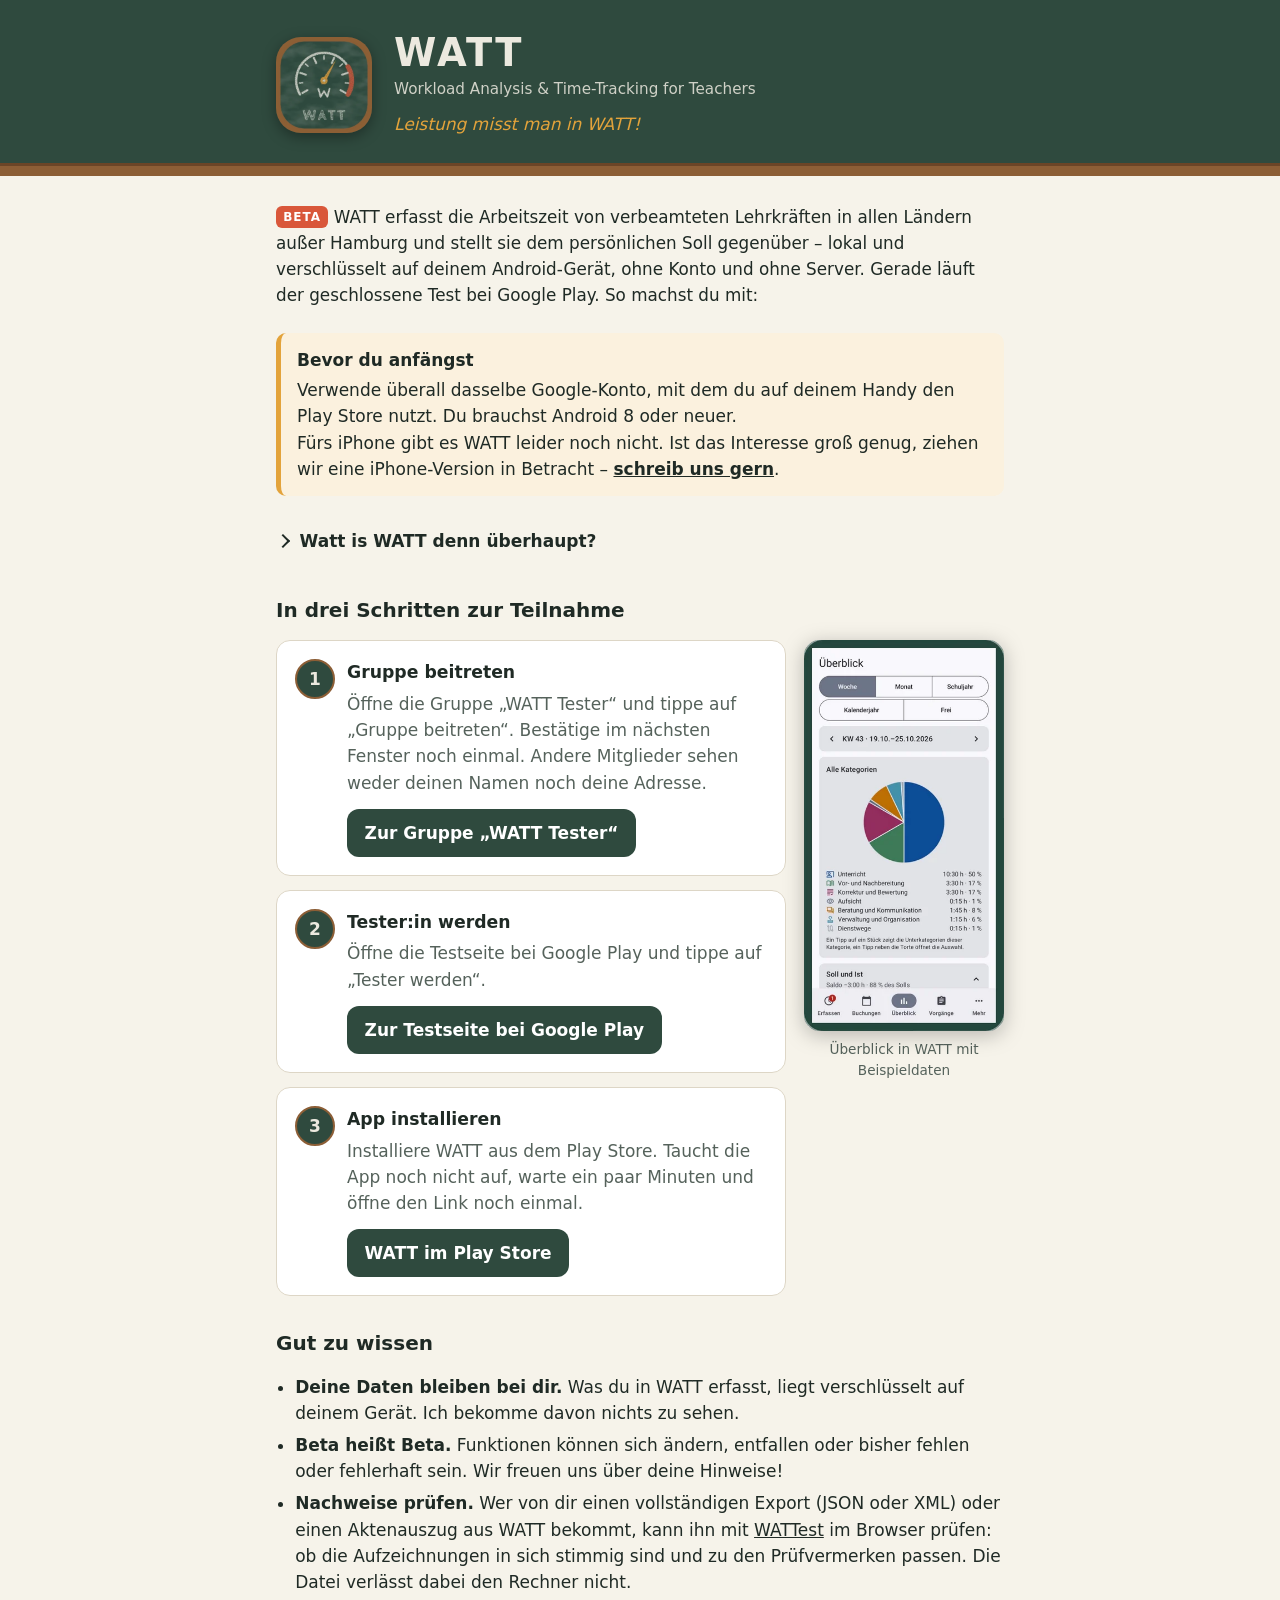
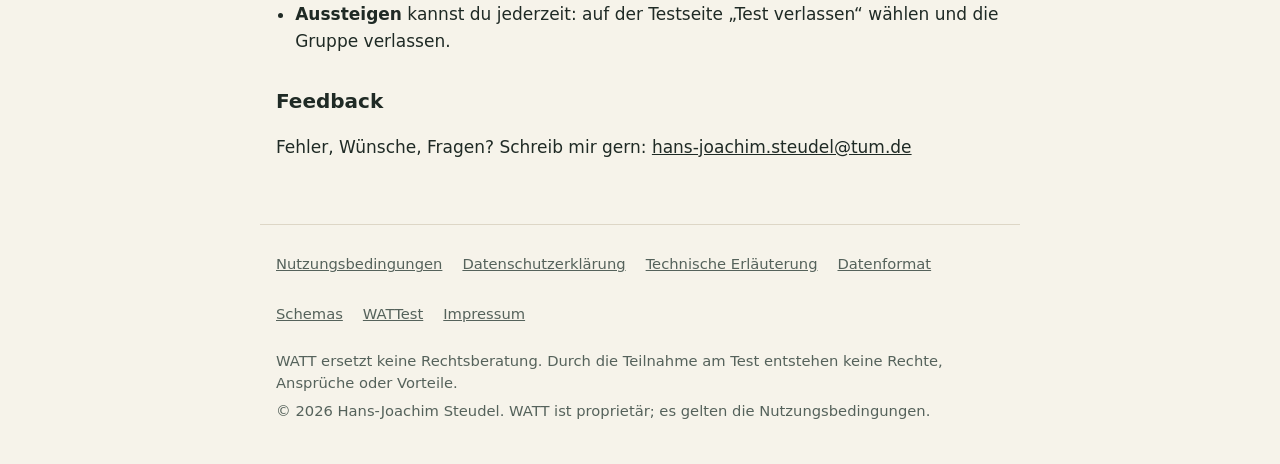
==== index.html @ 91e81ca7 "docs(info): Folien „Wie WATT Nachweise sichert“ ergänzt, Folien neu exportiert" ====
<!doctype html>
<html lang="de">
<head>
<meta charset="utf-8">
<meta name="viewport" content="width=device-width, initial-scale=1">
<title>WATT – Arbeitszeiterfassung für Lehrkräfte (kostenlose Beta)</title>
<meta name="description" content="Kostenlose Android-App zur Arbeitszeiterfassung für verbeamtete Lehrkräfte: lokal auf dem Gerät, ohne Konto und Server, mit 48-Stunden-Prüfung nach dem Maßstab der EU und, wo vorhanden, deines Landes. Jetzt Tester:in werden.">
<meta name="google-site-verification" content="5AS0NQAuqOqj9fVq1jMRTQENyp5FyQGmeCDpcSjxA7g" />
<meta name="color-scheme" content="light dark">
<style>
:root{
  --tafel:#2F4A3E; --tafel-dunkel:#243a31; --holz:#8C5E36; --holz-dunkel:#6B4527;
  --kreide:#ECE9DF; --rot:#D9573A; --gelb:#E3A33B;
  --grund:#F6F3EA; --karte:#FFFFFF; --text:#1F2A25; --leise:#55625B; --linie:#DDD6C6;
  --knopf:#2F4A3E; --knopf-text:#FFFFFF; --hinweis:#FBF1DE; --hinweis-rand:#E3A33B;
}
@media (prefers-color-scheme: dark){
  :root{
    --grund:#16201C; --karte:#1F2C26; --text:#ECE9DF; --leise:#B3BDB6; --linie:#34443C;
    --knopf:#ECE9DF; --knopf-text:#1F2A25; --hinweis:#2E2A1E; --hinweis-rand:#B98323;
  }
}
*{box-sizing:border-box}
html{-webkit-text-size-adjust:100%}
body{margin:0;background:var(--grund);color:var(--text);
  font:17px/1.55 system-ui,-apple-system,"Segoe UI",Roboto,"Helvetica Neue",Arial,sans-serif}
a{color:inherit}
.kopf{background:var(--tafel);color:var(--kreide);border-bottom:10px solid var(--holz);
  box-shadow:inset 0 -3px 0 var(--holz-dunkel)}
.kopf-innen{max-width:760px;margin:0 auto;padding:32px 16px 28px;display:flex;gap:22px;align-items:center}
.logo{width:96px;height:96px;flex:none;border-radius:26%;overflow:hidden;box-shadow:0 4px 14px rgba(0,0,0,.35)}
.logo img{display:block;width:100%;height:100%}
.kopf h1{margin:0;font-size:clamp(1.7rem,6vw,2.4rem);letter-spacing:.06em;line-height:1.1}
.kopf .lang{margin:.25rem 0 0;font-size:.95rem;opacity:.85}
.kopf .motto{margin:.6rem 0 0;font-style:italic;color:var(--gelb)}
main{max-width:760px;margin:0 auto;padding:28px 16px 8px}
.einleitung{font-size:1.05rem;margin:0 0 1.6rem}
.beta{display:inline-block;font-size:.75rem;font-weight:700;letter-spacing:.08em;
  color:#fff;background:var(--rot);border-radius:6px;padding:.1rem .45rem;vertical-align:.15em;margin-right:.35rem}
h2{font-size:1.25rem;margin:2rem 0 .9rem}
ol.schritte{list-style:none;margin:0;padding:0;display:grid;gap:14px}
.schritt{background:var(--karte);border:1px solid var(--linie);border-radius:14px;padding:18px 18px 18px 70px;position:relative}
.schritt::before{counter-increment:schritt;content:counter(schritt);position:absolute;left:18px;top:18px;
  width:36px;height:36px;border-radius:50%;background:var(--tafel);color:var(--kreide);
  display:grid;place-items:center;font-weight:700;border:2px solid var(--holz)}
ol.schritte{counter-reset:schritt}
.schritt h3{margin:0 0 .3rem;font-size:1.08rem}
.schritt p{margin:0 0 .8rem;color:var(--leise)}
.schrittbereich{display:grid;gap:18px}
.teaser{margin:0;justify-self:center;width:170px;text-align:center}
.teaser img{display:block;width:100%;height:auto;filter:drop-shadow(0 4px 10px rgba(0,0,0,.25))}
.teaser figcaption{margin-top:.5rem;font-size:.85rem;color:var(--leise)}
@media (min-width:720px){
  .schrittbereich{grid-template-columns:1fr 200px;align-items:start}
  .teaser{order:2;width:200px;position:sticky;top:16px}
}
.knopf{display:inline-flex;align-items:center;gap:.5rem;min-height:48px;padding:.65rem 1.1rem;border-radius:12px;
  background:var(--knopf);color:var(--knopf-text);text-decoration:none;font-weight:600;word-break:break-word}
.knopf:hover,.knopf:focus-visible{outline:3px solid var(--gelb);outline-offset:2px}
.knopf.zweit{background:transparent;color:var(--text);border:2px solid var(--linie)}
.knoepfe{display:flex;flex-wrap:wrap;gap:10px}
.hinweis{background:var(--hinweis);border-left:5px solid var(--hinweis-rand);border-radius:10px;padding:14px 16px;margin:0 0 1.4rem}
.hinweis strong{display:block;margin-bottom:.2rem}
ul.liste{margin:0;padding-left:1.2rem}
ul.liste li{margin:.35rem 0}
details.falt{margin:0 0 .4rem}
details.falt summary{cursor:pointer;padding-left:.15rem;min-height:44px;display:flex;align-items:center;gap:.5rem;font-weight:600;list-style:none}
details.falt summary::-webkit-details-marker{display:none}
details.falt summary::before{content:"";flex:none;width:.5rem;height:.5rem;border-right:2px solid currentColor;border-bottom:2px solid currentColor;transform:rotate(-45deg);margin-right:.2rem}
details.falt[open] summary::before{transform:rotate(45deg)}
details.falt p{margin:.2rem 0 .6rem 1.3rem;color:var(--leise)}
details.falt a{color:var(--text);font-weight:600}
ul.material{margin:.2rem 0 .6rem 1.3rem;padding-left:1.1rem;color:var(--leise)}
ul.material li{margin:.3rem 0}
.hinweis a{color:inherit;font-weight:600}
footer{max-width:760px;margin:2.4rem auto 0;padding:18px 16px 36px;border-top:1px solid var(--linie);color:var(--leise);font-size:.92rem}
footer nav{display:flex;flex-wrap:wrap;gap:6px 20px;margin-bottom:.8rem}
footer nav a{min-height:44px;display:inline-flex;align-items:center}
footer p{margin:.3rem 0}
@media (max-width:480px){
  .kopf-innen{flex-direction:column;align-items:flex-start;gap:16px;padding-top:24px}
  .logo{width:76px;height:76px}
  .schritt{padding-left:18px;padding-top:66px}
}
</style>
</head>
<body>
<header class="kopf">
  <div class="kopf-innen">
    <div class="logo"><img src="[data-uri]" width="96" height="96" alt="Logo von WATT: Tacho auf einer Kreidetafel"></div>
    <div>
      <h1>WATT</h1>
      <p class="lang">Workload Analysis &amp; Time-Tracking for Teachers</p>
      <p class="motto">Leistung misst man in WATT!</p>
    </div>
  </div>
</header>

<main>
  <p class="einleitung"><span class="beta">BETA</span>WATT erfasst die Arbeitszeit von verbeamteten Lehrkräften in allen Ländern außer Hamburg und stellt sie dem persönlichen Soll gegenüber – lokal und verschlüsselt auf deinem Android-Gerät, ohne Konto und ohne Server. Gerade läuft der geschlossene Test bei Google Play. So machst du mit:</p>

  <div class="hinweis">
    <strong>Bevor du anfängst</strong>
    Verwende überall dasselbe Google-Konto, mit dem du auf deinem Handy den Play Store nutzt. Du brauchst Android 8 oder neuer.<br>Fürs iPhone gibt es WATT leider noch nicht. Ist das Interesse groß genug, ziehen wir eine iPhone-Version in Betracht – <a href="mailto:hans-joachim.steudel@tum.de?subject=WATT%20f%C3%BCrs%20iPhone">schreib uns gern</a>.
  </div>

  <details class="falt">
    <summary>Watt is WATT denn überhaupt?</summary>
    <ul class="material">
      <li><a href="info/watt-ueberblick.pdf" target="_blank" rel="noopener">Warum WATT?</a> (PDF, 13 Folien) – Hintergrund, Grundsätze und was WATT von anderen Apps unterscheidet (<a href="info/quellen.txt" target="_blank" rel="noopener">Quellen zum Vergleich</a>).</li>
      <li><a href="info/watt-funktionen.pdf" target="_blank" rel="noopener">Funktionsüberblick</a> (PDF, 13 Folien) – alle Bereiche der App mit Bildschirmfotos.</li>
      <li><a href="info/watt-onepager-a3.pdf" target="_blank" rel="noopener">WATT auf einen Blick</a> (PDF, A3, 2 Seiten) – zum Ausdrucken und Aushängen.</li>
      <li><a href="info/watt-nachweise-sichern.pdf" target="_blank" rel="noopener">Wie WATT Nachweise sichert</a> (PDF, 18 Folien) – Hash-Kette, Anker und Signatur einfach erklärt, mit den Grenzen.</li>
    </ul>
  </details>

  <h2>In drei Schritten zur Teilnahme</h2>
  <div class="schrittbereich">
  <figure class="teaser">
    <img src="[data-uri]" width="360" height="703" alt="Bildschirmfoto: Überblick in WATT mit dem Tortendiagramm der Tätigkeiten einer Woche">
    <figcaption>Überblick in WATT mit Beispieldaten</figcaption>
  </figure>
  <ol class="schritte">
    <li class="schritt">
      <h3>Gruppe beitreten</h3>
      <p>Öffne die Gruppe „WATT Tester“ und tippe auf „Gruppe beitreten“. Bestätige im nächsten Fenster noch einmal. Andere Mitglieder sehen weder deinen Namen noch deine Adresse.</p>
      <a class="knopf" href="https://groups.google.com/g/watt-tester" target="_blank" rel="noopener">Zur Gruppe „WATT Tester“</a>
    </li>
    <li class="schritt">
      <h3>Tester:in werden</h3>
      <p>Öffne die Testseite bei Google Play und tippe auf „Tester werden“.</p>
      <a class="knopf" href="https://play.google.com/apps/testing/de.achim.watt" target="_blank" rel="noopener">Zur Testseite bei Google Play</a>
    </li>
    <li class="schritt">
      <h3>App installieren</h3>
      <p>Installiere WATT aus dem Play Store. Taucht die App noch nicht auf, warte ein paar Minuten und öffne den Link noch einmal.</p>
      <a class="knopf" href="https://play.google.com/store/apps/details?id=de.achim.watt" target="_blank" rel="noopener">WATT im Play Store</a>
    </li>
  </ol>
  </div>

  <h2>Gut zu wissen</h2>
  <ul class="liste">
    <li><strong>Deine Daten bleiben bei dir.</strong> Was du in WATT erfasst, liegt verschlüsselt auf deinem Gerät. Ich bekomme davon nichts zu sehen.</li>
    <li><strong>Beta heißt Beta.</strong> Funktionen können sich ändern, entfallen oder bisher fehlen oder fehlerhaft sein. Wir freuen uns über deine Hinweise!</li>
    <li><strong>Nachweise prüfen.</strong> Wer von dir einen vollständigen Export (JSON oder XML) oder einen Aktenauszug aus WATT bekommt, kann ihn mit <a href="https://aves83.github.io/wattest/" target="_blank" rel="noopener">WATTest</a> im Browser prüfen: ob die Aufzeichnungen in sich stimmig sind und zu den Prüfvermerken passen. Die Datei verlässt dabei den Rechner nicht.</li>
    <li><strong>Aussteigen</strong> kannst du jederzeit: auf der Testseite „Test verlassen“ wählen und die Gruppe verlassen.</li>
  </ul>

  <h2>Feedback</h2>
  <p>Fehler, Wünsche, Fragen? Schreib mir gern: <a href="mailto:hans-joachim.steudel@tum.de">hans-joachim.steudel@tum.de</a></p>
</main>

<footer>
  <nav aria-label="Rechtliches und Technisches">
    <a href="doc/license.txt" target="_blank" rel="noopener">Nutzungsbedingungen</a>
    <a href="doc/privacy.txt" target="_blank" rel="noopener">Datenschutzerklärung</a>
    <a href="https://github.com/Aves83/watt_public/blob/main/doc/technische-erlaeuterung.md" target="_blank" rel="noopener">Technische Erläuterung</a>
    <a href="https://github.com/Aves83/watt_public/blob/main/doc/datenformat.md" target="_blank" rel="noopener">Datenformat</a>
    <a href="https://github.com/Aves83/watt_public/tree/main/schema" target="_blank" rel="noopener">Schemas</a>
    <a href="https://aves83.github.io/wattest/" target="_blank" rel="noopener">WATTest</a>
    <a href="doc/impressum.html" target="_blank" rel="noopener">Impressum</a>
  </nav>
  <p>WATT ersetzt keine Rechtsberatung. Durch die Teilnahme am Test entstehen keine Rechte, Ansprüche oder Vorteile.</p>
  <p>© 2026 Hans-Joachim Steudel. WATT ist proprietär; es gelten die Nutzungsbedingungen.</p>
</footer>
<img src="https://github.com/Aves83/watt_public/releases/download/zaehler/p.gif" width="1" height="1" alt="" referrerpolicy="no-referrer" style="position:absolute;left:0;bottom:0;opacity:0;pointer-events:none">
</body>
</html>
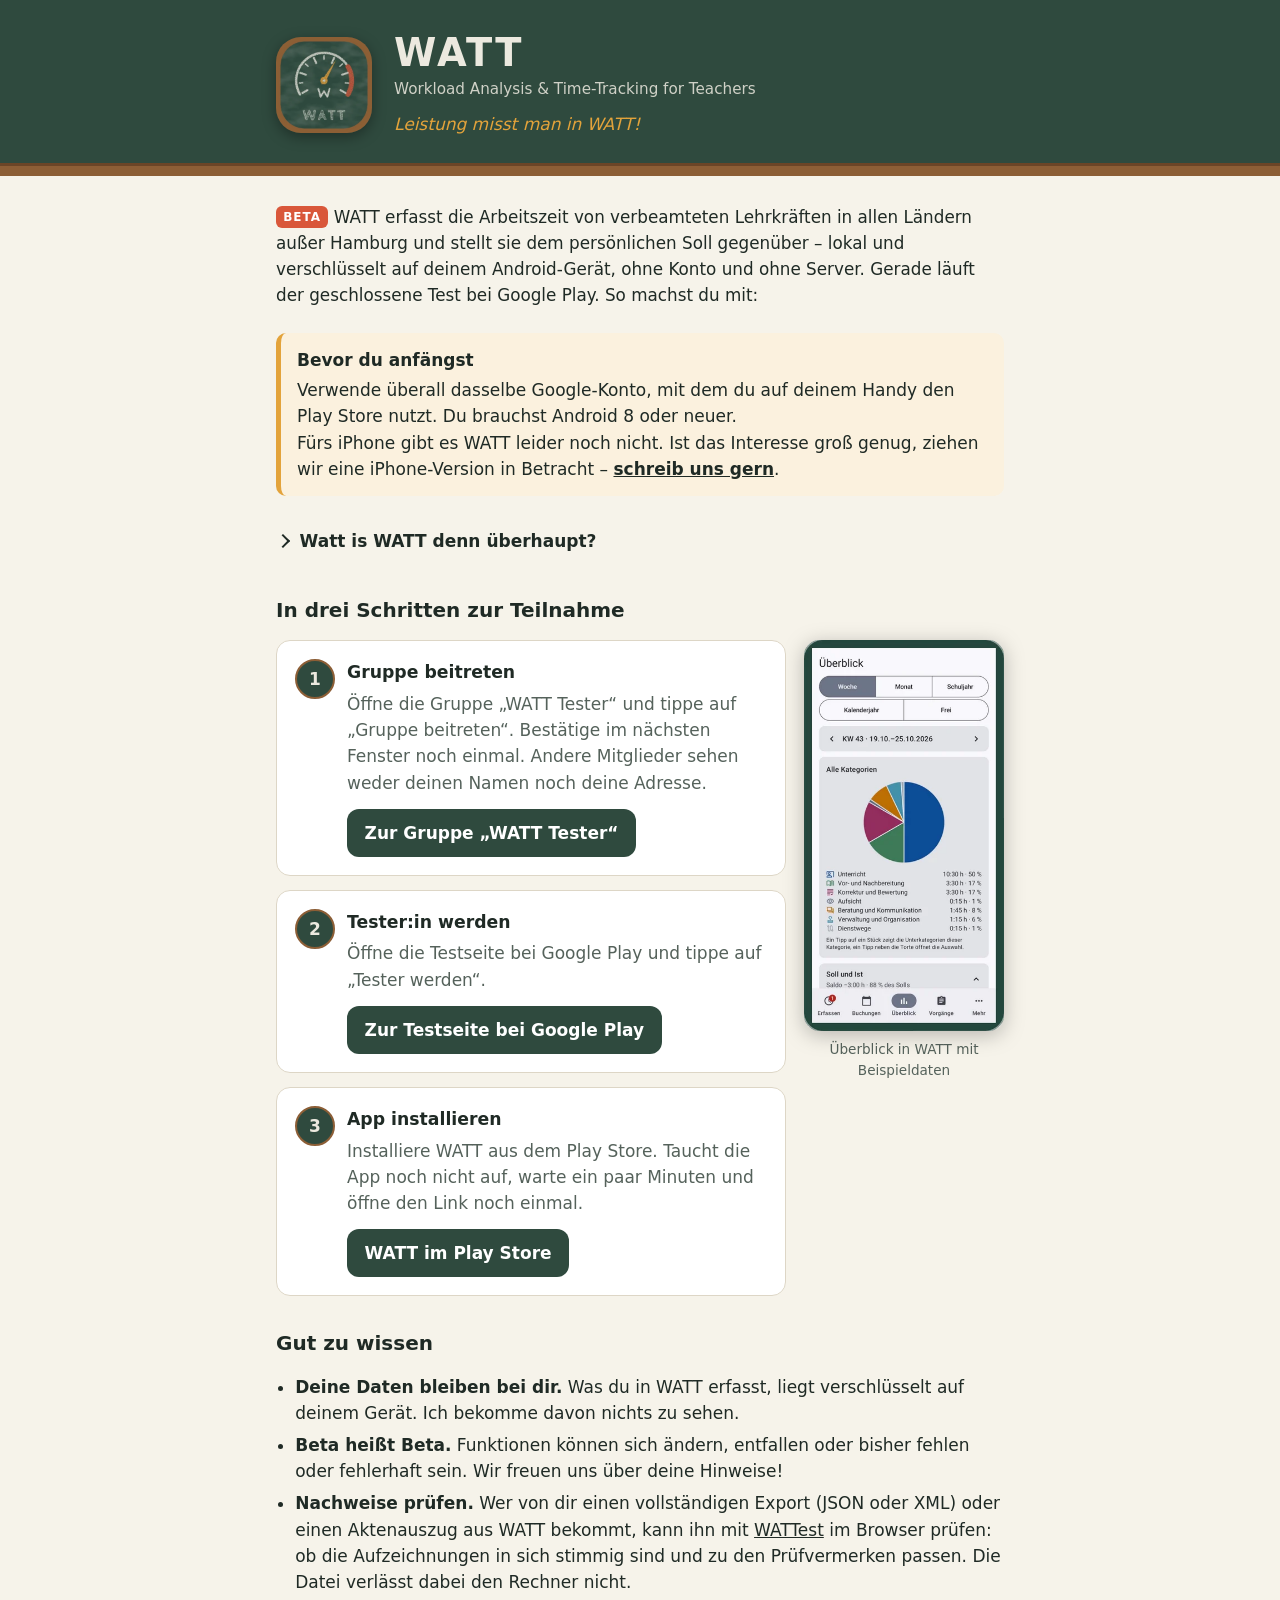
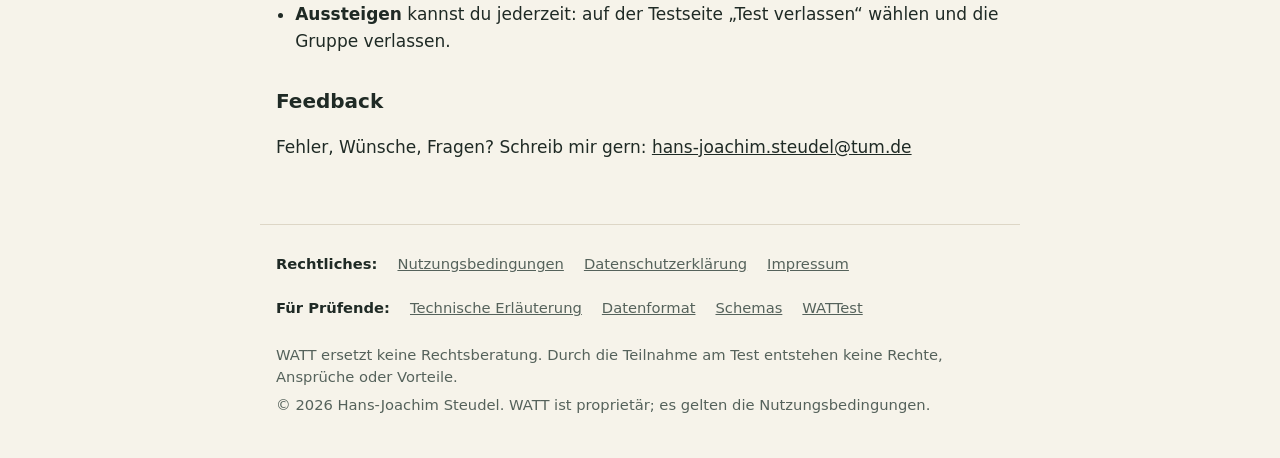
==== commit 6d72717b: "fix(index): Fußzeile in zwei Gruppen „Rechtliches“ und „Für Prüfende“" ====
--- a/index.html
+++ b/index.html
@@ -74,10 +74,13 @@
 ul.material li{margin:.3rem 0}
 .hinweis a{color:inherit;font-weight:600}
 footer{max-width:760px;margin:2.4rem auto 0;padding:18px 16px 36px;border-top:1px solid var(--linie);color:var(--leise);font-size:.92rem}
-footer nav{display:flex;flex-wrap:wrap;gap:6px 20px;margin-bottom:.8rem}
+footer nav{margin-bottom:.8rem}
+footer .gruppe{display:flex;flex-wrap:wrap;align-items:center;column-gap:20px}
+footer .gruppe .titel{font-weight:600;color:var(--text)}
 footer nav a{min-height:44px;display:inline-flex;align-items:center}
 footer p{margin:.3rem 0}
 @media (max-width:480px){
+  footer .gruppe .titel{flex-basis:100%;margin-top:.4rem}
   .kopf-innen{flex-direction:column;align-items:flex-start;gap:16px;padding-top:24px}
   .logo{width:76px;height:76px}
   .schritt{padding-left:18px;padding-top:66px}
@@ -152,14 +155,18 @@
 </main>
 
 <footer>
-  <nav aria-label="Rechtliches und Technisches">
-    <a href="doc/license.txt" target="_blank" rel="noopener">Nutzungsbedingungen</a>
-    <a href="doc/privacy.txt" target="_blank" rel="noopener">Datenschutzerklärung</a>
-    <a href="https://github.com/Aves83/watt_public/blob/main/doc/technische-erlaeuterung.md" target="_blank" rel="noopener">Technische Erläuterung</a>
-    <a href="https://github.com/Aves83/watt_public/blob/main/doc/datenformat.md" target="_blank" rel="noopener">Datenformat</a>
-    <a href="https://github.com/Aves83/watt_public/tree/main/schema" target="_blank" rel="noopener">Schemas</a>
-    <a href="https://aves83.github.io/wattest/" target="_blank" rel="noopener">WATTest</a>
-    <a href="doc/impressum.html" target="_blank" rel="noopener">Impressum</a>
+  <nav aria-label="Rechtliches und Unterlagen für Prüfende">
+    <div class="gruppe"><span class="titel">Rechtliches:</span>
+      <a href="doc/license.txt" target="_blank" rel="noopener">Nutzungsbedingungen</a>
+      <a href="doc/privacy.txt" target="_blank" rel="noopener">Datenschutzerklärung</a>
+      <a href="doc/impressum.html" target="_blank" rel="noopener">Impressum</a>
+    </div>
+    <div class="gruppe"><span class="titel">Für Prüfende:</span>
+      <a href="https://github.com/Aves83/watt_public/blob/main/doc/technische-erlaeuterung.md" target="_blank" rel="noopener">Technische Erläuterung</a>
+      <a href="https://github.com/Aves83/watt_public/blob/main/doc/datenformat.md" target="_blank" rel="noopener">Datenformat</a>
+      <a href="https://github.com/Aves83/watt_public/tree/main/schema" target="_blank" rel="noopener">Schemas</a>
+      <a href="https://aves83.github.io/wattest/" target="_blank" rel="noopener">WATTest</a>
+    </div>
   </nav>
   <p>WATT ersetzt keine Rechtsberatung. Durch die Teilnahme am Test entstehen keine Rechte, Ansprüche oder Vorteile.</p>
   <p>© 2026 Hans-Joachim Steudel. WATT ist proprietär; es gelten die Nutzungsbedingungen.</p>
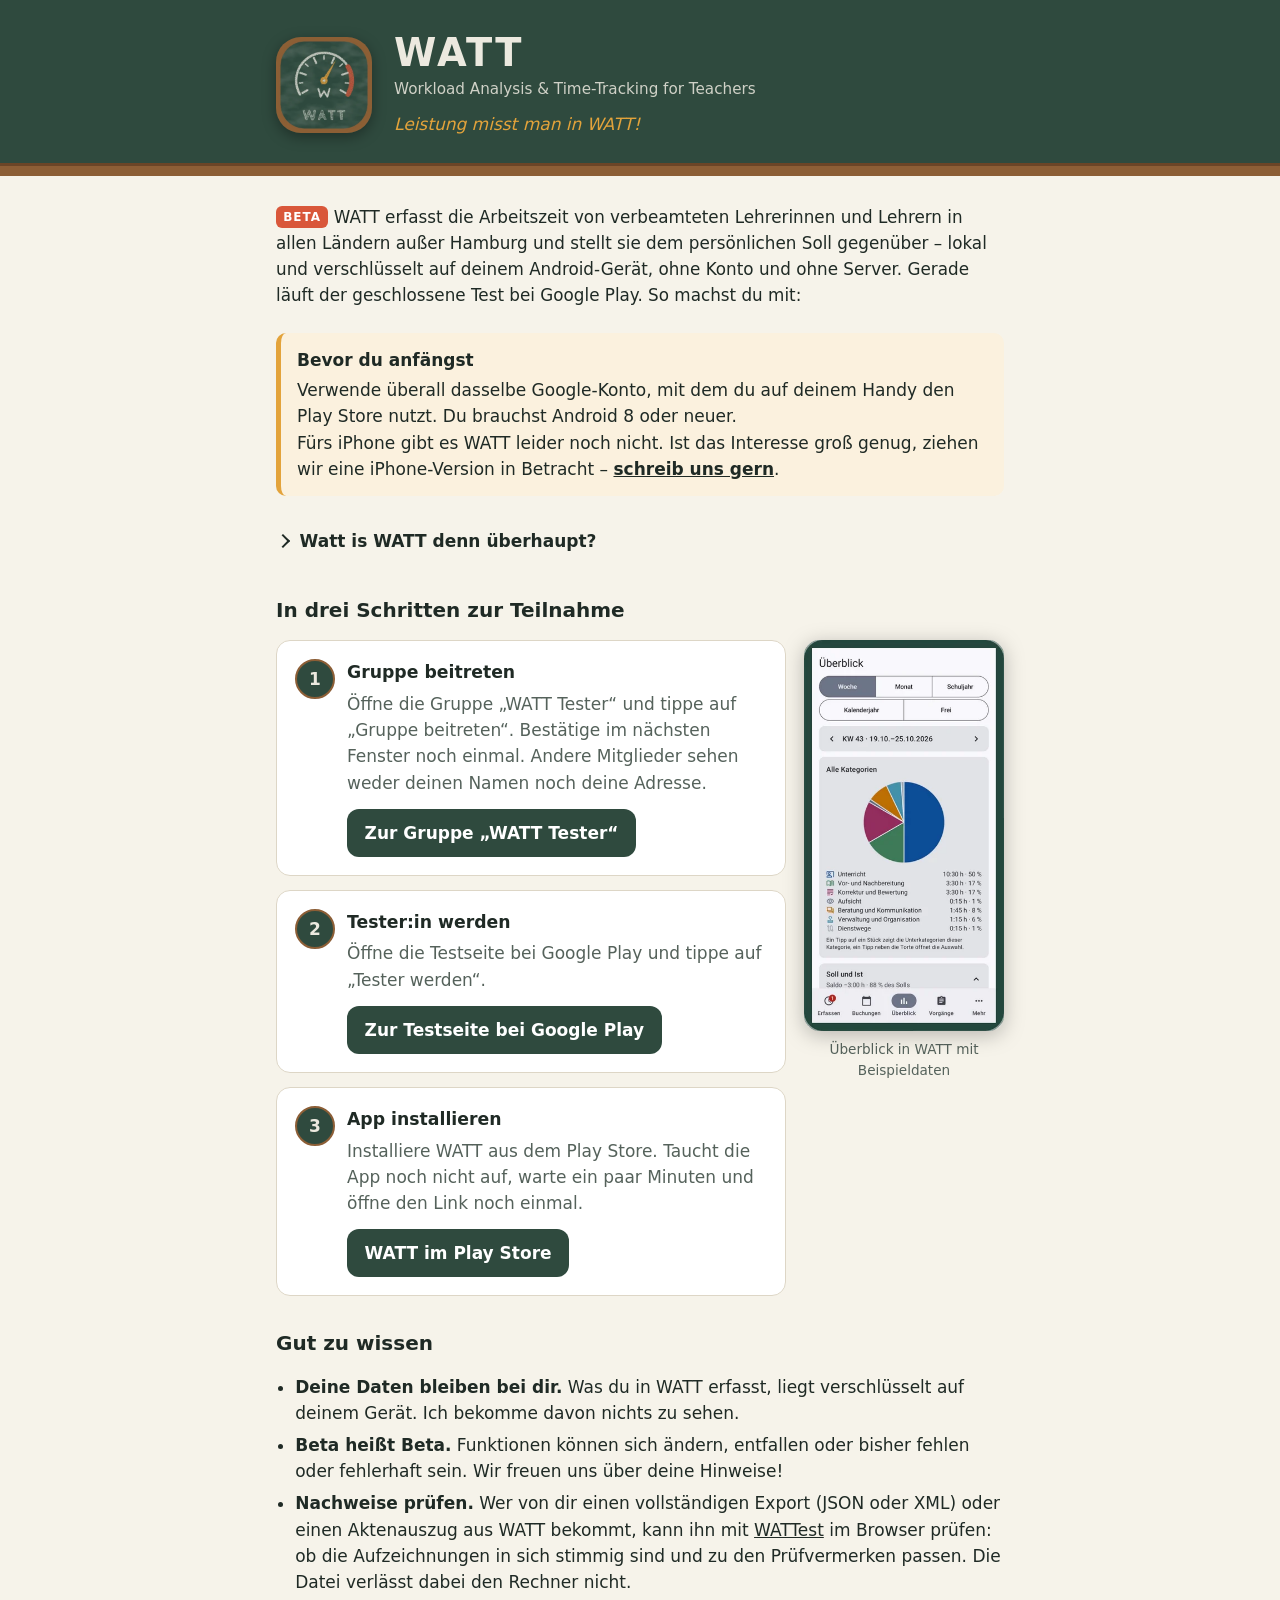
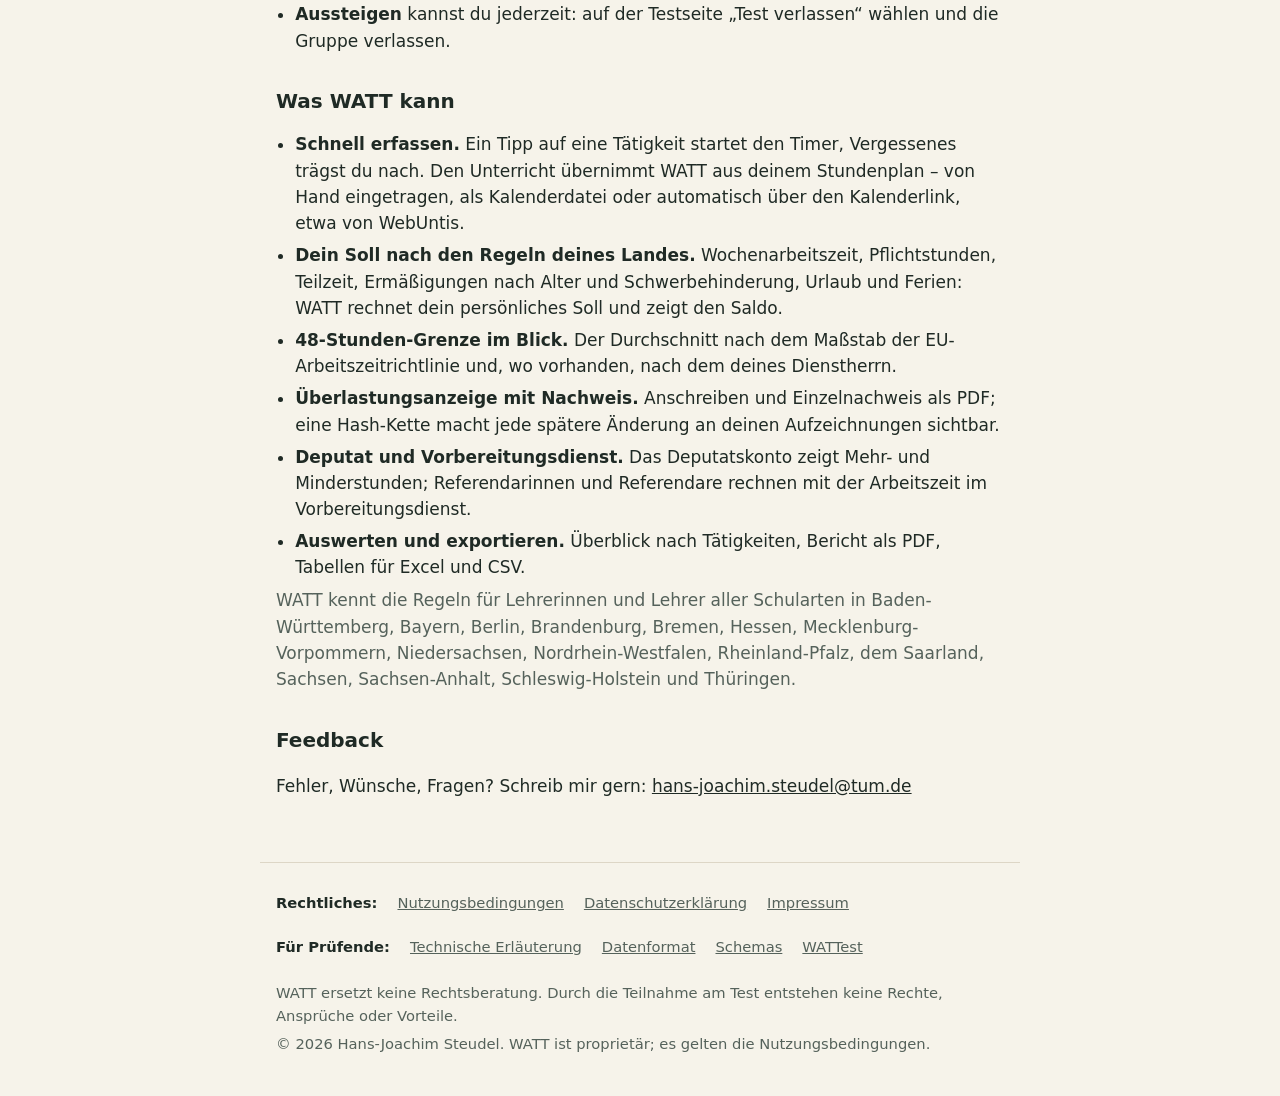
==== commit d60314fe: "docs(index): Abschnitt „Was WATT kann“ mit allen Ländern, Titel und Beschreibung für die Suche, site" ====
--- a/index.html
+++ b/index.html
@@ -3,8 +3,8 @@
 <head>
 <meta charset="utf-8">
 <meta name="viewport" content="width=device-width, initial-scale=1">
-<title>WATT – Arbeitszeiterfassung für Lehrkräfte (kostenlose Beta)</title>
-<meta name="description" content="Kostenlose Android-App zur Arbeitszeiterfassung für verbeamtete Lehrkräfte: lokal auf dem Gerät, ohne Konto und Server, mit 48-Stunden-Prüfung nach dem Maßstab der EU und, wo vorhanden, deines Landes. Jetzt Tester:in werden.">
+<title>WATT – Arbeitszeit-App für Lehrerinnen und Lehrer (kostenlose Beta)</title>
+<meta name="description" content="Kostenlose Android-App für verbeamtete Lehrerinnen und Lehrer: Arbeitszeit erfassen, Soll nach den Regeln deines Landes, 48-Stunden-Grenze, Überlastungsanzeige mit Nachweis. Lokal und verschlüsselt, ohne Konto.">
 <meta name="google-site-verification" content="5AS0NQAuqOqj9fVq1jMRTQENyp5FyQGmeCDpcSjxA7g" />
 <meta name="color-scheme" content="light dark">
 <style>
@@ -73,6 +73,7 @@
 ul.material{margin:.2rem 0 .6rem 1.3rem;padding-left:1.1rem;color:var(--leise)}
 ul.material li{margin:.3rem 0}
 .hinweis a{color:inherit;font-weight:600}
+p.laender{color:var(--leise);margin:.4rem 0 1.4rem}
 footer{max-width:760px;margin:2.4rem auto 0;padding:18px 16px 36px;border-top:1px solid var(--linie);color:var(--leise);font-size:.92rem}
 footer nav{margin-bottom:.8rem}
 footer .gruppe{display:flex;flex-wrap:wrap;align-items:center;column-gap:20px}
@@ -100,7 +101,7 @@
 </header>
 
 <main>
-  <p class="einleitung"><span class="beta">BETA</span>WATT erfasst die Arbeitszeit von verbeamteten Lehrkräften in allen Ländern außer Hamburg und stellt sie dem persönlichen Soll gegenüber – lokal und verschlüsselt auf deinem Android-Gerät, ohne Konto und ohne Server. Gerade läuft der geschlossene Test bei Google Play. So machst du mit:</p>
+  <p class="einleitung"><span class="beta">BETA</span>WATT erfasst die Arbeitszeit von verbeamteten Lehrerinnen und Lehrern in allen Ländern außer Hamburg und stellt sie dem persönlichen Soll gegenüber – lokal und verschlüsselt auf deinem Android-Gerät, ohne Konto und ohne Server. Gerade läuft der geschlossene Test bei Google Play. So machst du mit:</p>
 
   <div class="hinweis">
     <strong>Bevor du anfängst</strong>
@@ -150,6 +151,17 @@
     <li><strong>Aussteigen</strong> kannst du jederzeit: auf der Testseite „Test verlassen“ wählen und die Gruppe verlassen.</li>
   </ul>
 
+  <h2>Was WATT kann</h2>
+  <ul class="liste">
+    <li><strong>Schnell erfassen.</strong> Ein Tipp auf eine Tätigkeit startet den Timer, Vergessenes trägst du nach. Den Unterricht übernimmt WATT aus deinem Stundenplan – von Hand eingetragen, als Kalenderdatei oder automatisch über den Kalenderlink, etwa von WebUntis.</li>
+    <li><strong>Dein Soll nach den Regeln deines Landes.</strong> Wochenarbeitszeit, Pflichtstunden, Teilzeit, Ermäßigungen nach Alter und Schwerbehinderung, Urlaub und Ferien: WATT rechnet dein persönliches Soll und zeigt den Saldo.</li>
+    <li><strong>48-Stunden-Grenze im Blick.</strong> Der Durchschnitt nach dem Maßstab der EU-Arbeitszeitrichtlinie und, wo vorhanden, nach dem deines Dienstherrn.</li>
+    <li><strong>Überlastungsanzeige mit Nachweis.</strong> Anschreiben und Einzelnachweis als PDF; eine Hash-Kette macht jede spätere Änderung an deinen Aufzeichnungen sichtbar.</li>
+    <li><strong>Deputat und Vorbereitungsdienst.</strong> Das Deputatskonto zeigt Mehr- und Minderstunden; Referendarinnen und Referendare rechnen mit der Arbeitszeit im Vorbereitungsdienst.</li>
+    <li><strong>Auswerten und exportieren.</strong> Überblick nach Tätigkeiten, Bericht als PDF, Tabellen für Excel und CSV.</li>
+  </ul>
+  <p class="laender">WATT kennt die Regeln für Lehrerinnen und Lehrer aller Schularten in Baden-Württemberg, Bayern, Berlin, Brandenburg, Bremen, Hessen, Mecklenburg-Vorpommern, Niedersachsen, Nordrhein-Westfalen, Rheinland-Pfalz, dem Saarland, Sachsen, Sachsen-Anhalt, Schleswig-Holstein und Thüringen.</p>
+
   <h2>Feedback</h2>
   <p>Fehler, Wünsche, Fragen? Schreib mir gern: <a href="mailto:hans-joachim.steudel@tum.de">hans-joachim.steudel@tum.de</a></p>
 </main>
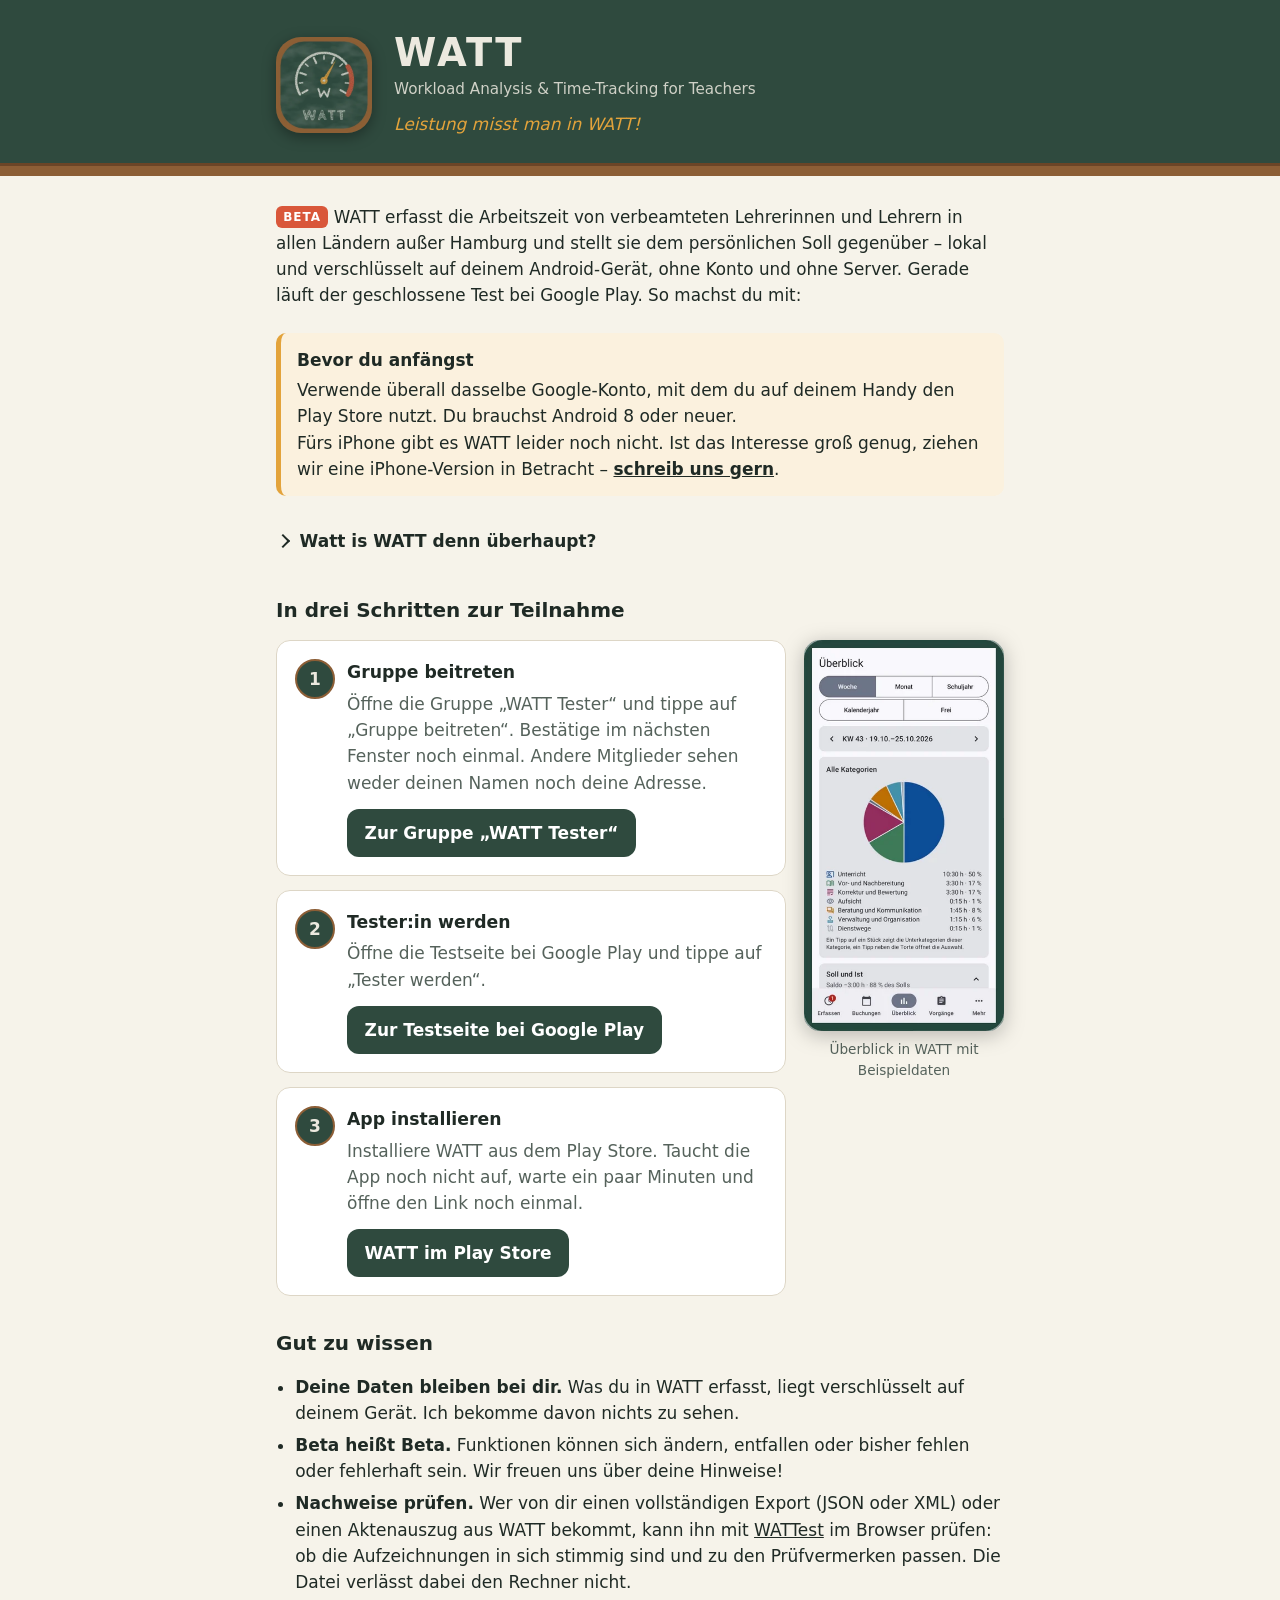
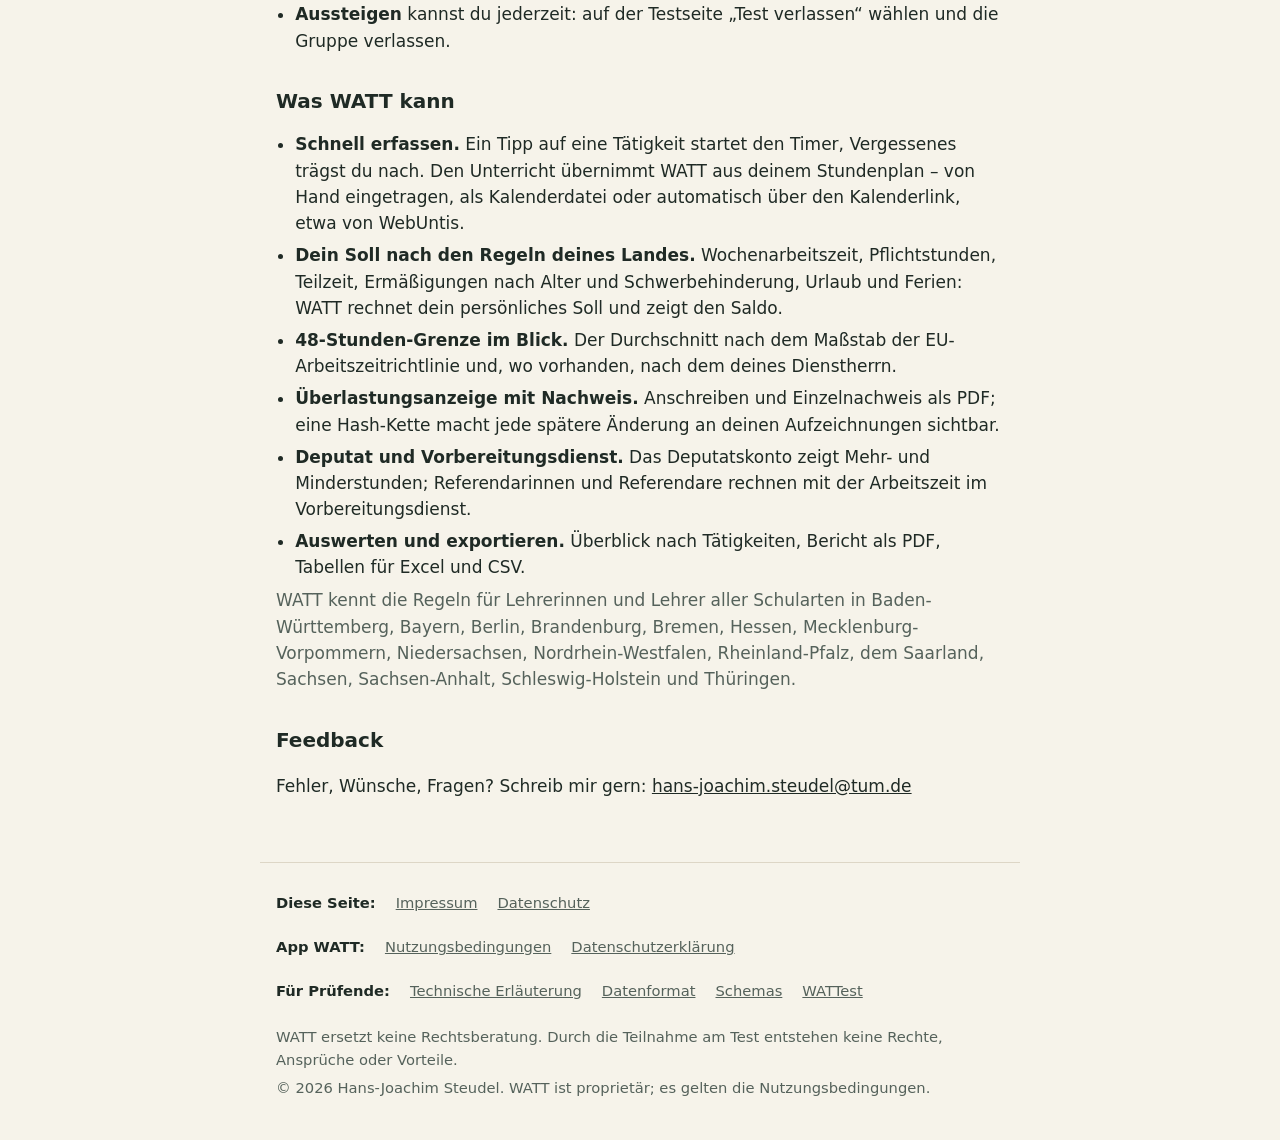
==== commit ddf20958: "fix(datenschutz): eigener Datenschutzhinweis der Seite; Fußzeile trennt Seite und App WATT" ====
--- a/index.html
+++ b/index.html
@@ -167,11 +167,14 @@
 </main>
 
 <footer>
-  <nav aria-label="Rechtliches und Unterlagen für Prüfende">
-    <div class="gruppe"><span class="titel">Rechtliches:</span>
-      <a href="doc/license.txt" target="_blank" rel="noopener">Nutzungsbedingungen</a>
-      <a href="doc/privacy.txt" target="_blank" rel="noopener">Datenschutzerklärung</a>
+  <nav aria-label="Rechtliches und Unterlagen">
+    <div class="gruppe"><span class="titel">Diese Seite:</span>
       <a href="doc/impressum.html" target="_blank" rel="noopener">Impressum</a>
+      <a href="doc/datenschutz.html" target="_blank" rel="noopener" aria-label="Datenschutz dieser Seite">Datenschutz</a>
+    </div>
+    <div class="gruppe"><span class="titel">App WATT:</span>
+      <a href="doc/license.txt" target="_blank" rel="noopener" aria-label="Nutzungsbedingungen der App WATT">Nutzungsbedingungen</a>
+      <a href="doc/privacy.txt" target="_blank" rel="noopener" aria-label="Datenschutzerklärung der App WATT">Datenschutzerklärung</a>
     </div>
     <div class="gruppe"><span class="titel">Für Prüfende:</span>
       <a href="https://github.com/Aves83/watt_public/blob/main/doc/technische-erlaeuterung.md" target="_blank" rel="noopener">Technische Erläuterung</a>
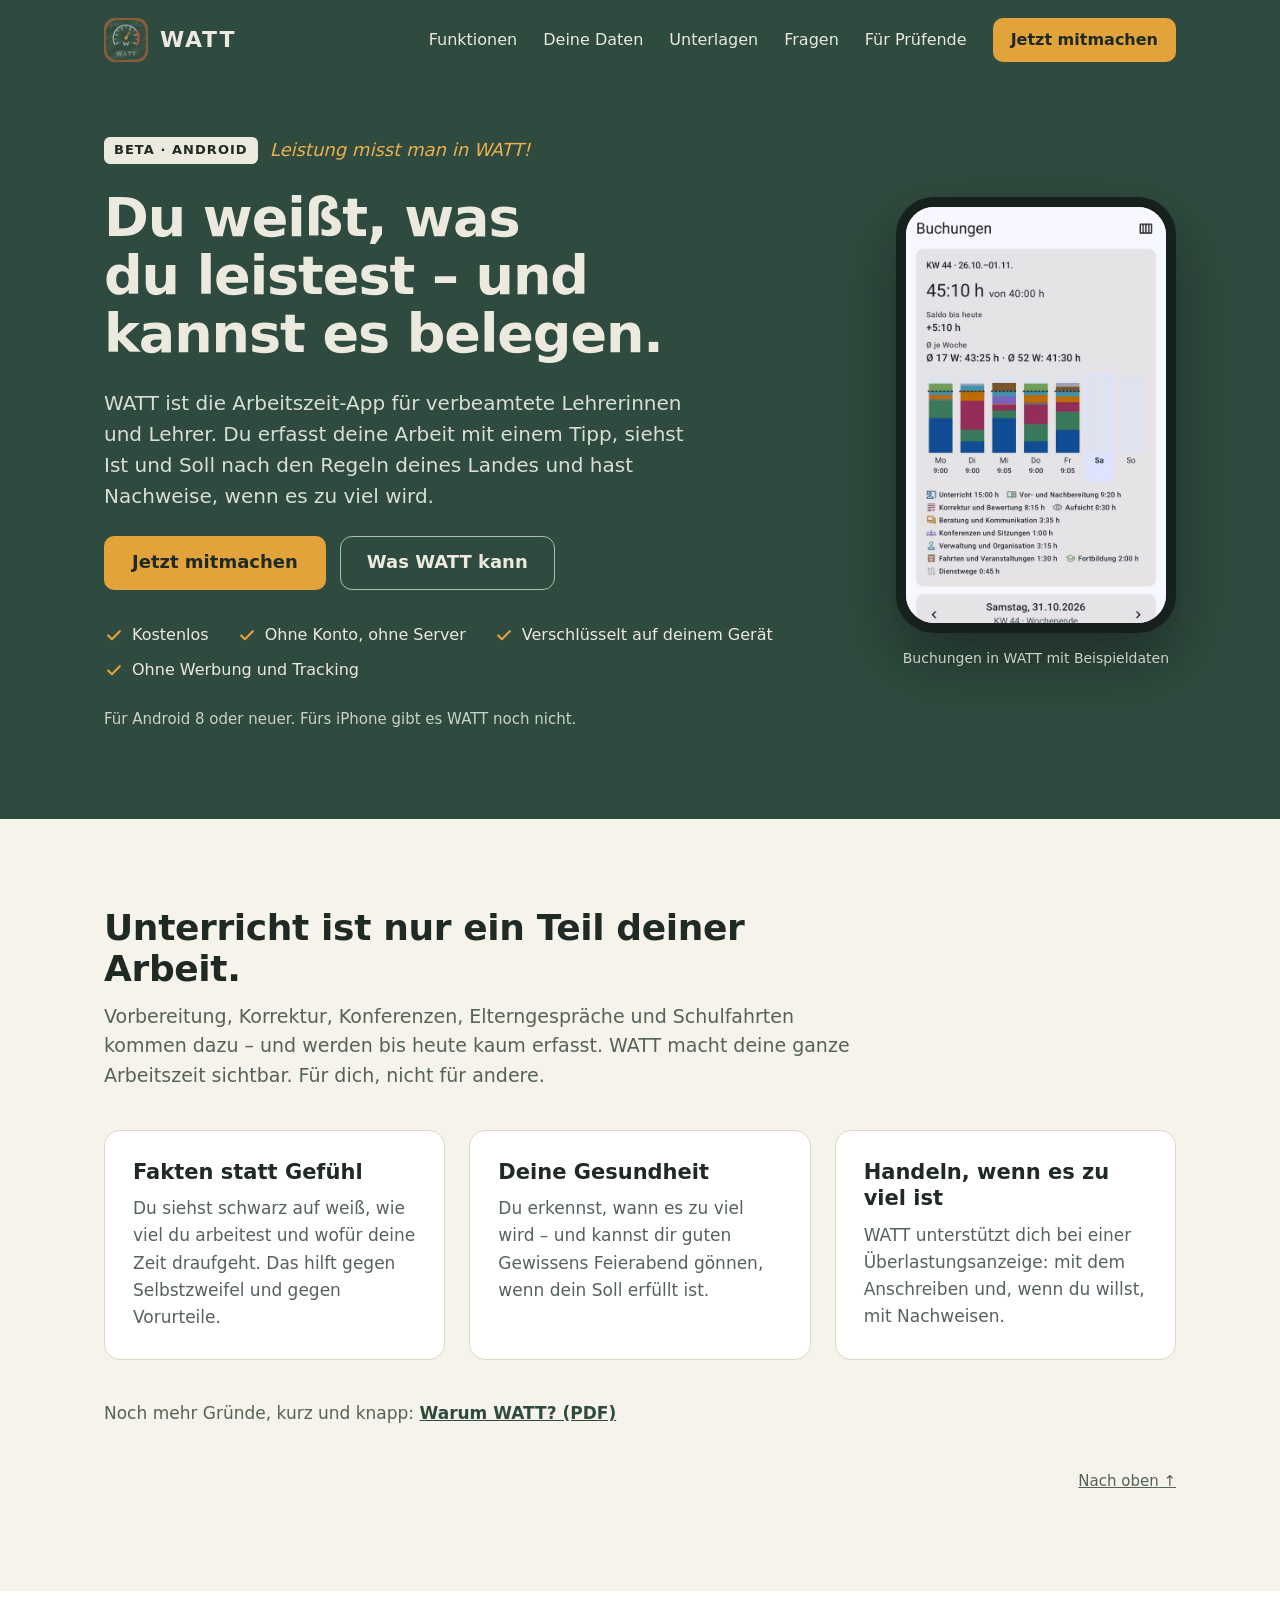
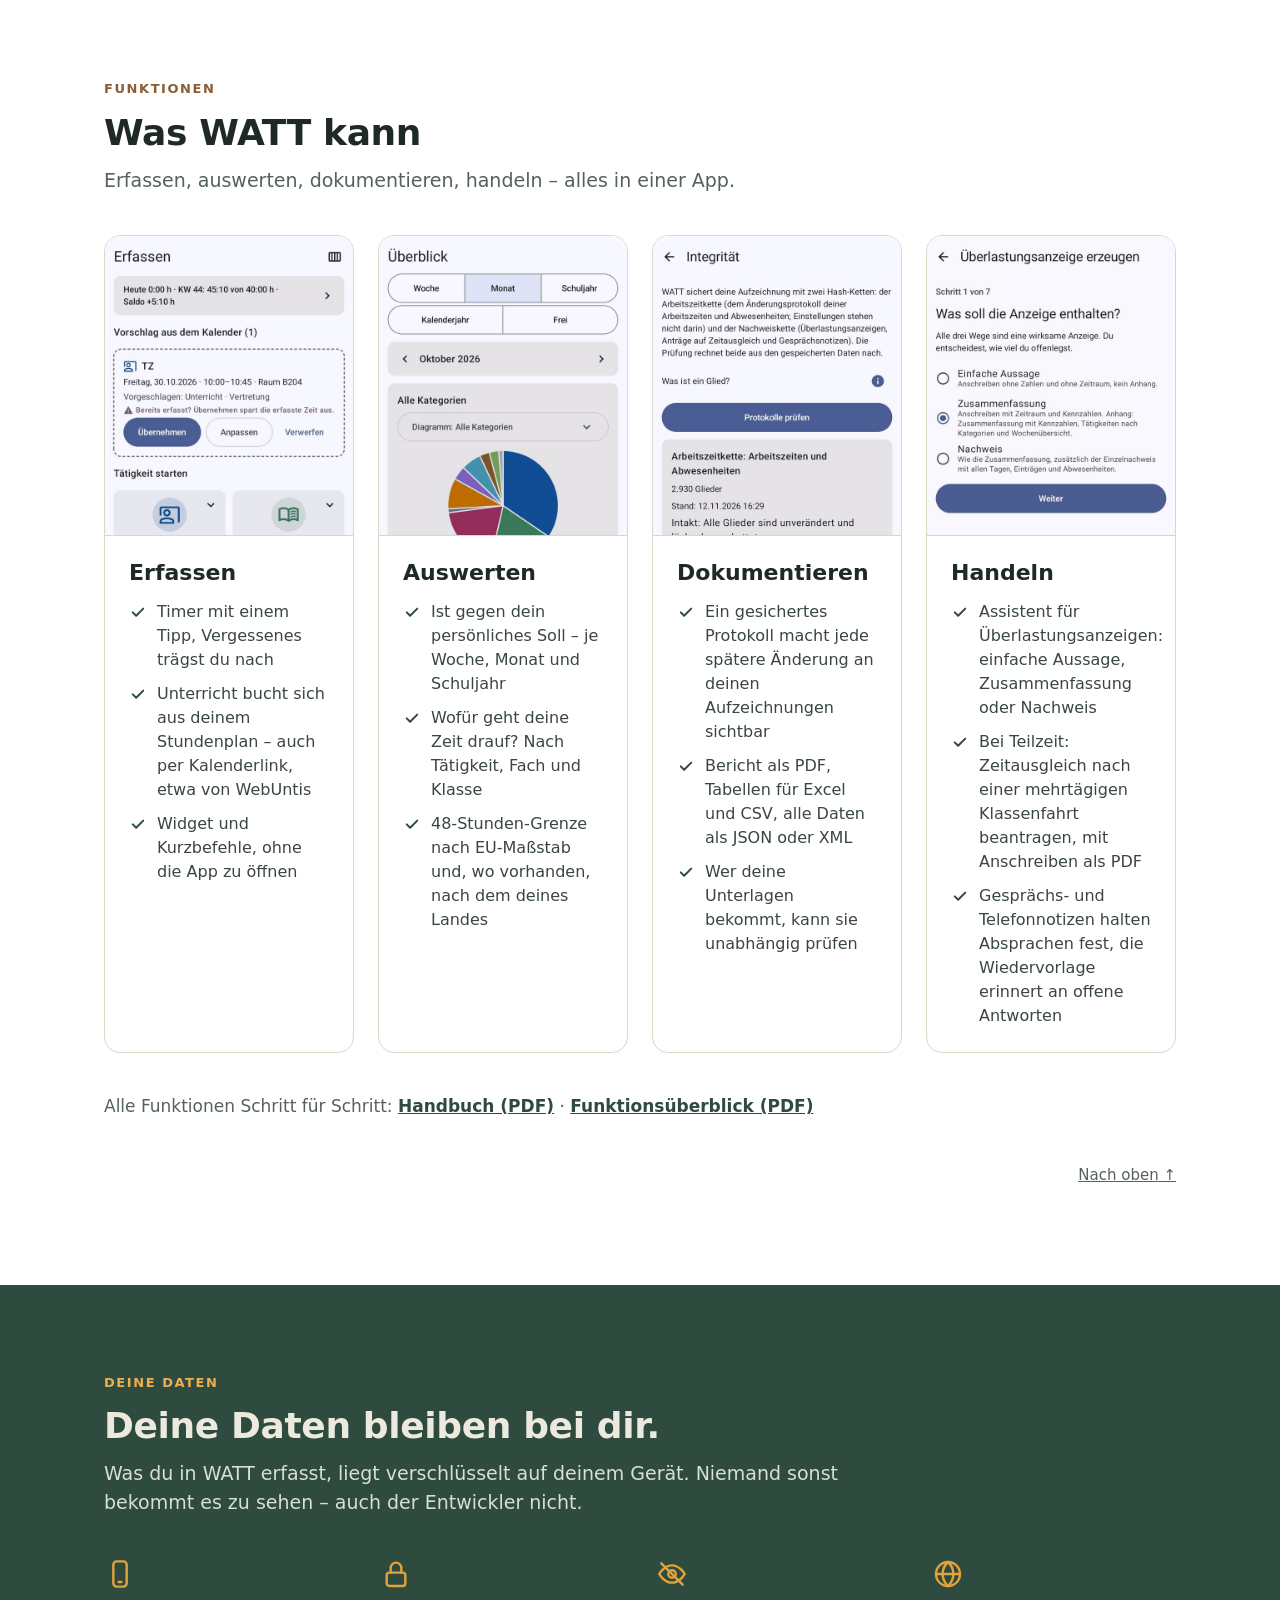
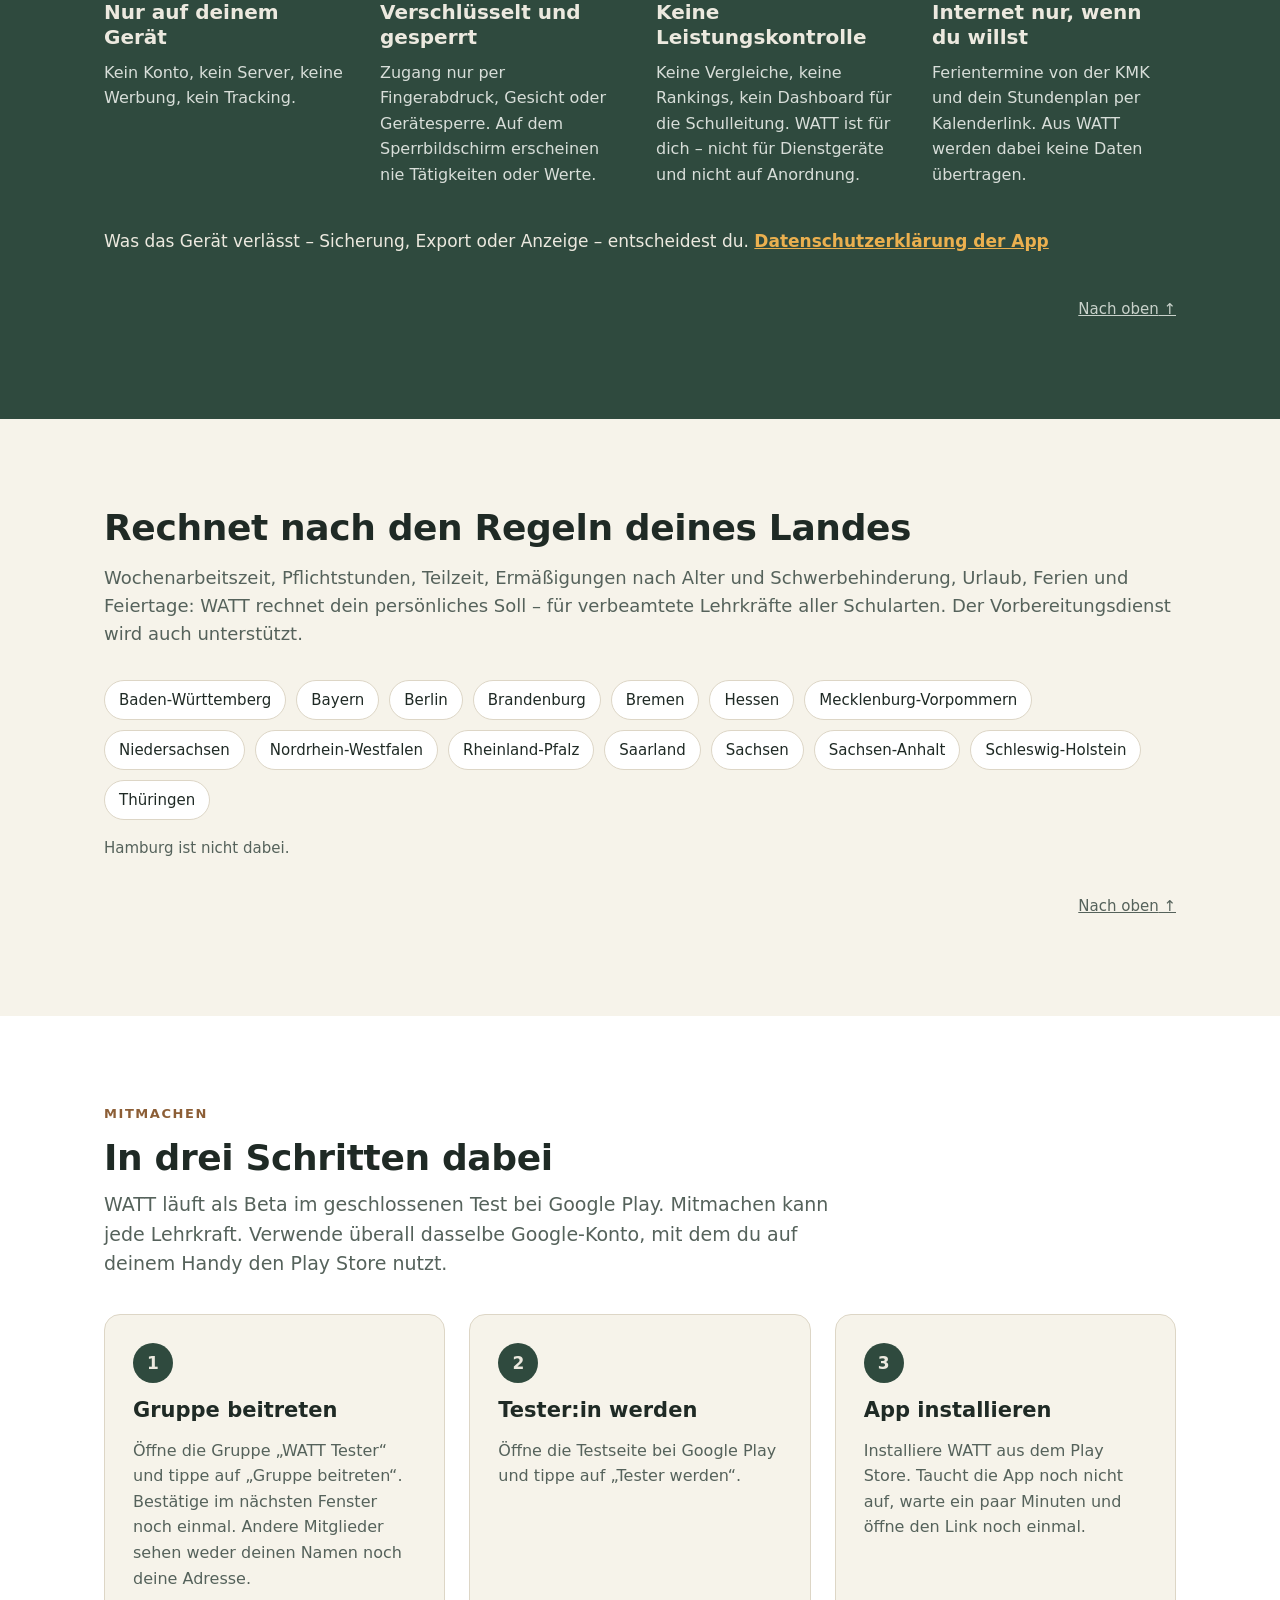
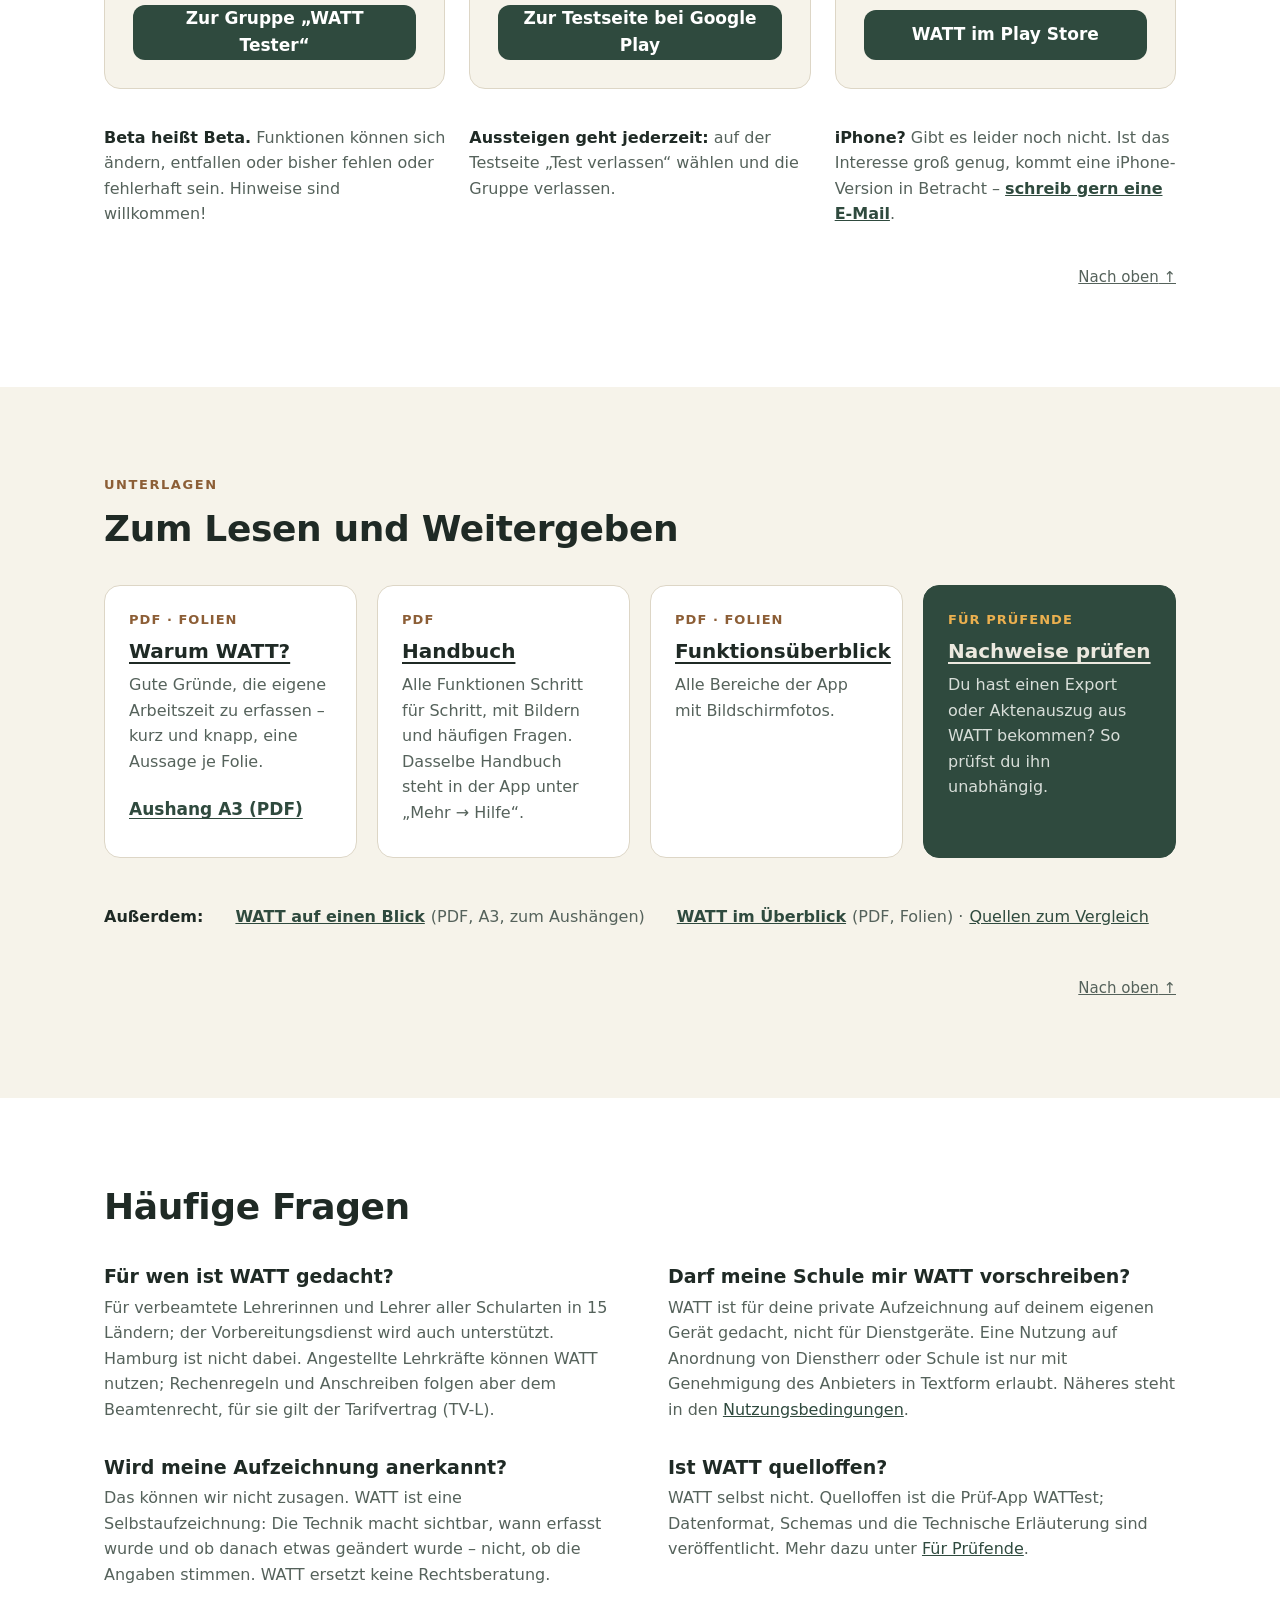
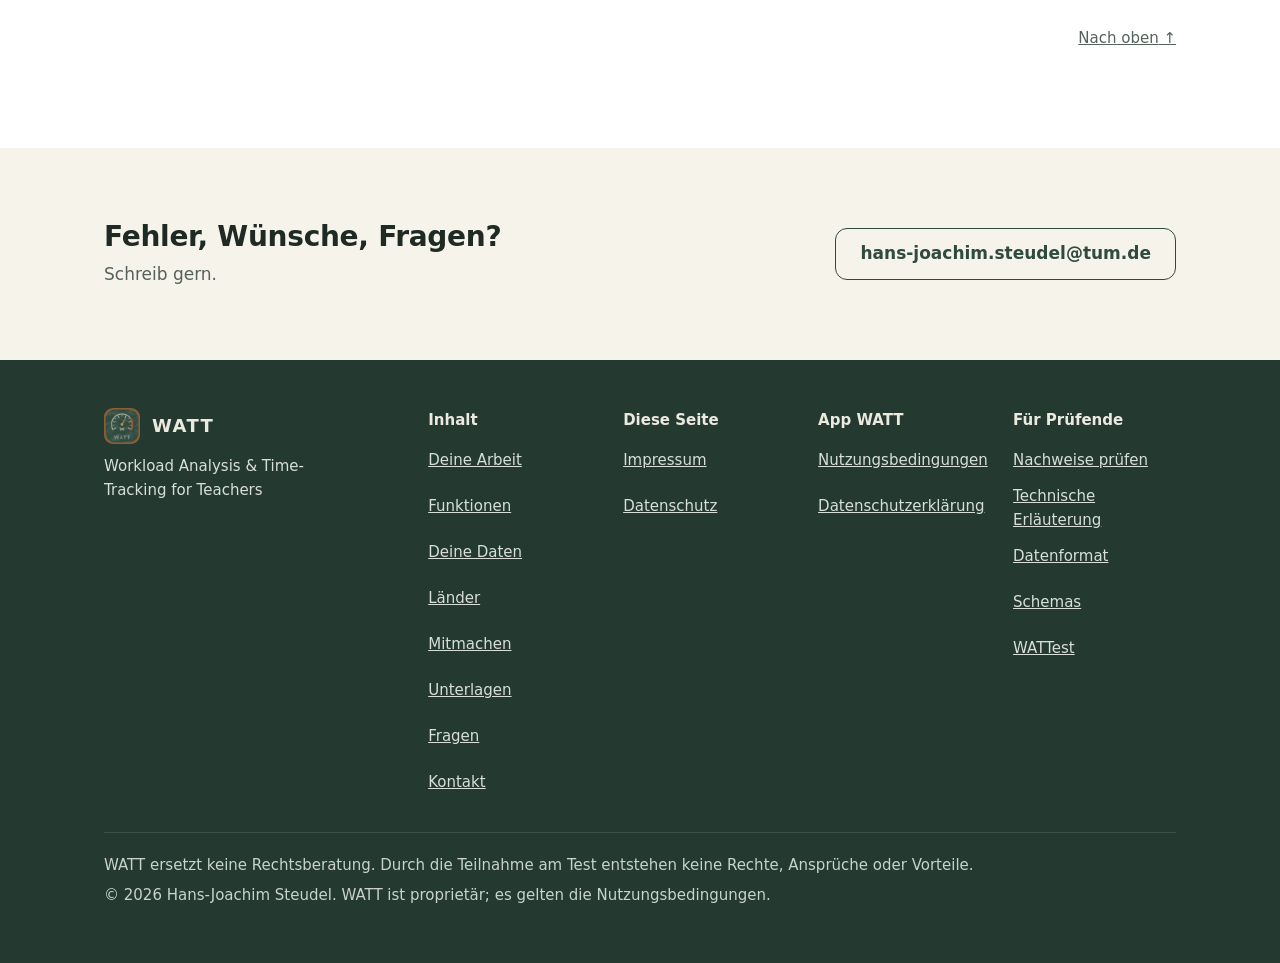
==== commit 0f24702a: "docs(seite): neue Startseite und Seite „Für Prüfende“, Aushang „Warum WATT?“" ====
--- a/index.html
+++ b/index.html
@@ -7,185 +7,298 @@
 <meta name="description" content="Kostenlose Android-App für verbeamtete Lehrerinnen und Lehrer: Arbeitszeit erfassen, Soll nach den Regeln deines Landes, 48-Stunden-Grenze, Überlastungsanzeige mit Nachweis. Lokal und verschlüsselt, ohne Konto.">
 <meta name="google-site-verification" content="5AS0NQAuqOqj9fVq1jMRTQENyp5FyQGmeCDpcSjxA7g" />
 <meta name="color-scheme" content="light dark">
-<style>
-:root{
-  --tafel:#2F4A3E; --tafel-dunkel:#243a31; --holz:#8C5E36; --holz-dunkel:#6B4527;
-  --kreide:#ECE9DF; --rot:#D9573A; --gelb:#E3A33B;
-  --grund:#F6F3EA; --karte:#FFFFFF; --text:#1F2A25; --leise:#55625B; --linie:#DDD6C6;
-  --knopf:#2F4A3E; --knopf-text:#FFFFFF; --hinweis:#FBF1DE; --hinweis-rand:#E3A33B;
-}
-@media (prefers-color-scheme: dark){
-  :root{
-    --grund:#16201C; --karte:#1F2C26; --text:#ECE9DF; --leise:#B3BDB6; --linie:#34443C;
-    --knopf:#ECE9DF; --knopf-text:#1F2A25; --hinweis:#2E2A1E; --hinweis-rand:#B98323;
-  }
-}
-*{box-sizing:border-box}
-html{-webkit-text-size-adjust:100%}
-body{margin:0;background:var(--grund);color:var(--text);
-  font:17px/1.55 system-ui,-apple-system,"Segoe UI",Roboto,"Helvetica Neue",Arial,sans-serif}
-a{color:inherit}
-.kopf{background:var(--tafel);color:var(--kreide);border-bottom:10px solid var(--holz);
-  box-shadow:inset 0 -3px 0 var(--holz-dunkel)}
-.kopf-innen{max-width:760px;margin:0 auto;padding:32px 16px 28px;display:flex;gap:22px;align-items:center}
-.logo{width:96px;height:96px;flex:none;border-radius:26%;overflow:hidden;box-shadow:0 4px 14px rgba(0,0,0,.35)}
-.logo img{display:block;width:100%;height:100%}
-.kopf h1{margin:0;font-size:clamp(1.7rem,6vw,2.4rem);letter-spacing:.06em;line-height:1.1}
-.kopf .lang{margin:.25rem 0 0;font-size:.95rem;opacity:.85}
-.kopf .motto{margin:.6rem 0 0;font-style:italic;color:var(--gelb)}
-main{max-width:760px;margin:0 auto;padding:28px 16px 8px}
-.einleitung{font-size:1.05rem;margin:0 0 1.6rem}
-.beta{display:inline-block;font-size:.75rem;font-weight:700;letter-spacing:.08em;
-  color:#fff;background:var(--rot);border-radius:6px;padding:.1rem .45rem;vertical-align:.15em;margin-right:.35rem}
-h2{font-size:1.25rem;margin:2rem 0 .9rem}
-ol.schritte{list-style:none;margin:0;padding:0;display:grid;gap:14px}
-.schritt{background:var(--karte);border:1px solid var(--linie);border-radius:14px;padding:18px 18px 18px 70px;position:relative}
-.schritt::before{counter-increment:schritt;content:counter(schritt);position:absolute;left:18px;top:18px;
-  width:36px;height:36px;border-radius:50%;background:var(--tafel);color:var(--kreide);
-  display:grid;place-items:center;font-weight:700;border:2px solid var(--holz)}
-ol.schritte{counter-reset:schritt}
-.schritt h3{margin:0 0 .3rem;font-size:1.08rem}
-.schritt p{margin:0 0 .8rem;color:var(--leise)}
-.schrittbereich{display:grid;gap:18px}
-.teaser{margin:0;justify-self:center;width:170px;text-align:center}
-.teaser img{display:block;width:100%;height:auto;filter:drop-shadow(0 4px 10px rgba(0,0,0,.25))}
-.teaser figcaption{margin-top:.5rem;font-size:.85rem;color:var(--leise)}
-@media (min-width:720px){
-  .schrittbereich{grid-template-columns:1fr 200px;align-items:start}
-  .teaser{order:2;width:200px;position:sticky;top:16px}
-}
-.knopf{display:inline-flex;align-items:center;gap:.5rem;min-height:48px;padding:.65rem 1.1rem;border-radius:12px;
-  background:var(--knopf);color:var(--knopf-text);text-decoration:none;font-weight:600;word-break:break-word}
-.knopf:hover,.knopf:focus-visible{outline:3px solid var(--gelb);outline-offset:2px}
-.knopf.zweit{background:transparent;color:var(--text);border:2px solid var(--linie)}
-.knoepfe{display:flex;flex-wrap:wrap;gap:10px}
-.hinweis{background:var(--hinweis);border-left:5px solid var(--hinweis-rand);border-radius:10px;padding:14px 16px;margin:0 0 1.4rem}
-.hinweis strong{display:block;margin-bottom:.2rem}
-ul.liste{margin:0;padding-left:1.2rem}
-ul.liste li{margin:.35rem 0}
-details.falt{margin:0 0 .4rem}
-details.falt summary{cursor:pointer;padding-left:.15rem;min-height:44px;display:flex;align-items:center;gap:.5rem;font-weight:600;list-style:none}
-details.falt summary::-webkit-details-marker{display:none}
-details.falt summary::before{content:"";flex:none;width:.5rem;height:.5rem;border-right:2px solid currentColor;border-bottom:2px solid currentColor;transform:rotate(-45deg);margin-right:.2rem}
-details.falt[open] summary::before{transform:rotate(45deg)}
-details.falt p{margin:.2rem 0 .6rem 1.3rem;color:var(--leise)}
-details.falt a{color:var(--text);font-weight:600}
-ul.material{margin:.2rem 0 .6rem 1.3rem;padding-left:1.1rem;color:var(--leise)}
-ul.material li{margin:.3rem 0}
-.hinweis a{color:inherit;font-weight:600}
-p.laender{color:var(--leise);margin:.4rem 0 1.4rem}
-footer{max-width:760px;margin:2.4rem auto 0;padding:18px 16px 36px;border-top:1px solid var(--linie);color:var(--leise);font-size:.92rem}
-footer nav{margin-bottom:.8rem}
-footer .gruppe{display:flex;flex-wrap:wrap;align-items:center;column-gap:20px}
-footer .gruppe .titel{font-weight:600;color:var(--text)}
-footer nav a{min-height:44px;display:inline-flex;align-items:center}
-footer p{margin:.3rem 0}
-@media (max-width:480px){
-  footer .gruppe .titel{flex-basis:100%;margin-top:.4rem}
-  .kopf-innen{flex-direction:column;align-items:flex-start;gap:16px;padding-top:24px}
-  .logo{width:76px;height:76px}
-  .schritt{padding-left:18px;padding-top:66px}
-}
-</style>
+<link rel="icon" type="image/png" href="bild/logo.png">
+<link rel="stylesheet" href="stil.css">
 </head>
-<body>
-<header class="kopf">
-  <div class="kopf-innen">
-    <div class="logo"><img src="[data-uri]" width="96" height="96" alt="Logo von WATT: Tacho auf einer Kreidetafel"></div>
-    <div>
-      <h1>WATT</h1>
-      <p class="lang">Workload Analysis &amp; Time-Tracking for Teachers</p>
-      <p class="motto">Leistung misst man in WATT!</p>
-    </div>
-  </div>
+<body class="start">
+<header class="kopf" id="oben">
+<div class="innen kopf-zeile">
+<a class="marke" href="./"><img src="bild/logo.png" alt="Logo von WATT: Tacho auf einer Kreidetafel" width="44" height="44"><span>WATT</span></a>
+<nav aria-label="Hauptnavigation">
+<a class="nav-link" href="#funktionen">Funktionen</a>
+<a class="nav-link" href="#daten">Deine Daten</a>
+<a class="nav-link" href="#unterlagen">Unterlagen</a>
+<a class="nav-link" href="#fragen">Fragen</a>
+<a class="nav-link" href="pruefen/">Für Prüfende</a>
+<a class="knopf knopf-gelb" href="#mitmachen">Jetzt mitmachen</a>
+</nav>
+</div>
+<nav class="innen nav-mobil" aria-label="Bereiche der Seite">
+<a href="#funktionen">Funktionen</a>
+<a href="#daten">Daten</a>
+<a href="#unterlagen">Unterlagen</a>
+<a href="#fragen">Fragen</a>
+<a href="pruefen/">Für Prüfende</a>
+</nav>
 </header>
 
 <main>
-  <p class="einleitung"><span class="beta">BETA</span>WATT erfasst die Arbeitszeit von verbeamteten Lehrerinnen und Lehrern in allen Ländern außer Hamburg und stellt sie dem persönlichen Soll gegenüber – lokal und verschlüsselt auf deinem Android-Gerät, ohne Konto und ohne Server. Gerade läuft der geschlossene Test bei Google Play. So machst du mit:</p>
-
-  <div class="hinweis">
-    <strong>Bevor du anfängst</strong>
-    Verwende überall dasselbe Google-Konto, mit dem du auf deinem Handy den Play Store nutzt. Du brauchst Android 8 oder neuer.<br>Fürs iPhone gibt es WATT leider noch nicht. Ist das Interesse groß genug, ziehen wir eine iPhone-Version in Betracht – <a href="mailto:hans-joachim.steudel@tum.de?subject=WATT%20f%C3%BCrs%20iPhone">schreib uns gern</a>.
-  </div>
-
-  <details class="falt">
-    <summary>Watt is WATT denn überhaupt?</summary>
-    <ul class="material">
-      <li><a href="info/watt-ueberblick.pdf" target="_blank" rel="noopener">Warum WATT?</a> (PDF, 13 Folien) – Hintergrund, Grundsätze und was WATT von anderen Apps unterscheidet (<a href="info/quellen.txt" target="_blank" rel="noopener">Quellen zum Vergleich</a>).</li>
-      <li><a href="info/watt-funktionen.pdf" target="_blank" rel="noopener">Funktionsüberblick</a> (PDF, 13 Folien) – alle Bereiche der App mit Bildschirmfotos.</li>
-      <li><a href="info/watt-onepager-a3.pdf" target="_blank" rel="noopener">WATT auf einen Blick</a> (PDF, A3, 2 Seiten) – zum Ausdrucken und Aushängen.</li>
-      <li><a href="info/watt-nachweise-sichern.pdf" target="_blank" rel="noopener">Wie WATT Nachweise sichert</a> (PDF, 18 Folien) – Hash-Kette, Anker und Signatur einfach erklärt, mit den Grenzen.</li>
-    </ul>
-  </details>
-
-  <h2>In drei Schritten zur Teilnahme</h2>
-  <div class="schrittbereich">
-  <figure class="teaser">
-    <img src="[data-uri]" width="360" height="703" alt="Bildschirmfoto: Überblick in WATT mit dem Tortendiagramm der Tätigkeiten einer Woche">
-    <figcaption>Überblick in WATT mit Beispieldaten</figcaption>
-  </figure>
-  <ol class="schritte">
-    <li class="schritt">
-      <h3>Gruppe beitreten</h3>
-      <p>Öffne die Gruppe „WATT Tester“ und tippe auf „Gruppe beitreten“. Bestätige im nächsten Fenster noch einmal. Andere Mitglieder sehen weder deinen Namen noch deine Adresse.</p>
-      <a class="knopf" href="https://groups.google.com/g/watt-tester" target="_blank" rel="noopener">Zur Gruppe „WATT Tester“</a>
-    </li>
-    <li class="schritt">
-      <h3>Tester:in werden</h3>
-      <p>Öffne die Testseite bei Google Play und tippe auf „Tester werden“.</p>
-      <a class="knopf" href="https://play.google.com/apps/testing/de.achim.watt" target="_blank" rel="noopener">Zur Testseite bei Google Play</a>
-    </li>
-    <li class="schritt">
-      <h3>App installieren</h3>
-      <p>Installiere WATT aus dem Play Store. Taucht die App noch nicht auf, warte ein paar Minuten und öffne den Link noch einmal.</p>
-      <a class="knopf" href="https://play.google.com/store/apps/details?id=de.achim.watt" target="_blank" rel="noopener">WATT im Play Store</a>
-    </li>
-  </ol>
-  </div>
-
-  <h2>Gut zu wissen</h2>
-  <ul class="liste">
-    <li><strong>Deine Daten bleiben bei dir.</strong> Was du in WATT erfasst, liegt verschlüsselt auf deinem Gerät. Ich bekomme davon nichts zu sehen.</li>
-    <li><strong>Beta heißt Beta.</strong> Funktionen können sich ändern, entfallen oder bisher fehlen oder fehlerhaft sein. Wir freuen uns über deine Hinweise!</li>
-    <li><strong>Nachweise prüfen.</strong> Wer von dir einen vollständigen Export (JSON oder XML) oder einen Aktenauszug aus WATT bekommt, kann ihn mit <a href="https://aves83.github.io/wattest/" target="_blank" rel="noopener">WATTest</a> im Browser prüfen: ob die Aufzeichnungen in sich stimmig sind und zu den Prüfvermerken passen. Die Datei verlässt dabei den Rechner nicht.</li>
-    <li><strong>Aussteigen</strong> kannst du jederzeit: auf der Testseite „Test verlassen“ wählen und die Gruppe verlassen.</li>
-  </ul>
-
-  <h2>Was WATT kann</h2>
-  <ul class="liste">
-    <li><strong>Schnell erfassen.</strong> Ein Tipp auf eine Tätigkeit startet den Timer, Vergessenes trägst du nach. Den Unterricht übernimmt WATT aus deinem Stundenplan – von Hand eingetragen, als Kalenderdatei oder automatisch über den Kalenderlink, etwa von WebUntis.</li>
-    <li><strong>Dein Soll nach den Regeln deines Landes.</strong> Wochenarbeitszeit, Pflichtstunden, Teilzeit, Ermäßigungen nach Alter und Schwerbehinderung, Urlaub und Ferien: WATT rechnet dein persönliches Soll und zeigt den Saldo.</li>
-    <li><strong>48-Stunden-Grenze im Blick.</strong> Der Durchschnitt nach dem Maßstab der EU-Arbeitszeitrichtlinie und, wo vorhanden, nach dem deines Dienstherrn.</li>
-    <li><strong>Überlastungsanzeige mit Nachweis.</strong> Anschreiben und Einzelnachweis als PDF; eine Hash-Kette macht jede spätere Änderung an deinen Aufzeichnungen sichtbar.</li>
-    <li><strong>Deputat und Vorbereitungsdienst.</strong> Das Deputatskonto zeigt Mehr- und Minderstunden; Referendarinnen und Referendare rechnen mit der Arbeitszeit im Vorbereitungsdienst.</li>
-    <li><strong>Auswerten und exportieren.</strong> Überblick nach Tätigkeiten, Bericht als PDF, Tabellen für Excel und CSV.</li>
-  </ul>
-  <p class="laender">WATT kennt die Regeln für Lehrerinnen und Lehrer aller Schularten in Baden-Württemberg, Bayern, Berlin, Brandenburg, Bremen, Hessen, Mecklenburg-Vorpommern, Niedersachsen, Nordrhein-Westfalen, Rheinland-Pfalz, dem Saarland, Sachsen, Sachsen-Anhalt, Schleswig-Holstein und Thüringen.</p>
-
-  <h2>Feedback</h2>
-  <p>Fehler, Wünsche, Fragen? Schreib mir gern: <a href="mailto:hans-joachim.steudel@tum.de">hans-joachim.steudel@tum.de</a></p>
+<section class="abschnitt tafel einstieg">
+<div class="innen einstieg-reihe">
+<div class="einstieg-text">
+<div class="marken"><span class="beta">BETA · ANDROID</span><span class="motto">Leistung misst man in WATT!</span></div>
+<h1>Du weißt, was du leistest – und kannst es belegen.</h1>
+<p class="lead">WATT ist die Arbeitszeit-App für verbeamtete Lehrerinnen und Lehrer. Du erfasst deine Arbeit mit einem Tipp, siehst Ist und Soll nach den Regeln deines Landes und hast Nachweise, wenn es zu viel wird.</p>
+<div class="knoepfe">
+<a class="knopf knopf-gelb knopf-gross" href="#mitmachen">Jetzt mitmachen</a>
+<a class="knopf knopf-rand" href="#funktionen">Was WATT kann</a>
+</div>
+<ul class="haken">
+<li><svg viewBox="0 0 24 24" aria-hidden="true"><path d="M5 12.5l4.5 4.5L19 7.5"></path></svg><span>Kostenlos</span></li>
+<li><svg viewBox="0 0 24 24" aria-hidden="true"><path d="M5 12.5l4.5 4.5L19 7.5"></path></svg><span>Ohne Konto, ohne Server</span></li>
+<li><svg viewBox="0 0 24 24" aria-hidden="true"><path d="M5 12.5l4.5 4.5L19 7.5"></path></svg><span>Verschlüsselt auf deinem Gerät</span></li>
+<li><svg viewBox="0 0 24 24" aria-hidden="true"><path d="M5 12.5l4.5 4.5L19 7.5"></path></svg><span>Ohne Werbung und Tracking</span></li>
+</ul>
+<p class="klein-tafel">Für Android 8 oder neuer. Fürs iPhone gibt es WATT noch nicht.</p>
+</div>
+<figure class="handy foto">
+<div class="rahmen"><img src="bild/shot-buchungen.jpg" alt="Bildschirmfoto: Buchungen in WATT mit dem Wochenband, 45:10 Stunden von 40 Stunden Soll" width="600" height="960"></div>
+<figcaption>Buchungen in WATT mit Beispieldaten</figcaption>
+</figure>
+</div>
+</section>
+
+<section id="warum" class="abschnitt">
+<div class="innen stapel abstand-40">
+<div class="intro">
+<h2>Unterricht ist nur ein Teil deiner Arbeit.</h2>
+<p class="lead">Vorbereitung, Korrektur, Konferenzen, Elterngespräche und Schulfahrten kommen dazu – und werden bis heute kaum erfasst. WATT macht deine ganze Arbeitszeit sichtbar. Für dich, nicht für andere.</p>
+</div>
+<div class="raster raster-280">
+<div class="karte"><h3>Fakten statt Gefühl</h3><p>Du siehst schwarz auf weiß, wie viel du arbeitest und wofür deine Zeit draufgeht. Das hilft gegen Selbstzweifel und gegen Vorurteile.</p></div>
+<div class="karte"><h3>Deine Gesundheit</h3><p>Du erkennst, wann es zu viel wird – und kannst dir guten Gewissens Feierabend gönnen, wenn dein Soll erfüllt ist.</p></div>
+<div class="karte"><h3>Handeln, wenn es zu viel ist</h3><p>WATT unterstützt dich bei einer Überlastungsanzeige: mit dem Anschreiben und, wenn du willst, mit Nachweisen.</p></div>
+</div>
+<p class="unterzeile">Noch mehr Gründe, kurz und knapp: <a href="info/watt-warum.pdf" target="_blank" rel="noopener">Warum WATT? (PDF)</a></p>
+<p class="nach-oben"><a href="#oben">Nach oben<span aria-hidden="true"> ↑</span></a></p>
+</div>
+</section>
+
+<section id="funktionen" class="abschnitt weiss">
+<div class="innen stapel abstand-40">
+<div class="intro">
+<p class="kicker">Funktionen</p>
+<h2>Was WATT kann</h2>
+<p class="lead">Erfassen, auswerten, dokumentieren, handeln – alles in einer App.</p>
+</div>
+<div class="raster raster-240">
+<article class="funktion">
+<div class="foto"><img src="bild/shot-erfassen.jpg" alt="Bildschirmfoto: Erfassen in WATT mit Kacheln je Tätigkeit" width="600" height="720"></div>
+<div class="text">
+<h3>Erfassen</h3>
+<ul class="punkte">
+<li><svg viewBox="0 0 24 24" aria-hidden="true"><path d="M5 12.5l4.5 4.5L19 7.5"></path></svg><span>Timer mit einem Tipp, Vergessenes trägst du nach</span></li>
+<li><svg viewBox="0 0 24 24" aria-hidden="true"><path d="M5 12.5l4.5 4.5L19 7.5"></path></svg><span>Unterricht bucht sich aus deinem Stundenplan – auch per Kalenderlink, etwa von WebUntis</span></li>
+<li><svg viewBox="0 0 24 24" aria-hidden="true"><path d="M5 12.5l4.5 4.5L19 7.5"></path></svg><span>Widget und Kurzbefehle, ohne die App zu öffnen</span></li>
+</ul>
+</div>
+</article>
+<article class="funktion">
+<div class="foto"><img src="bild/shot-ueberblick.jpg" alt="Bildschirmfoto: Überblick in WATT mit dem Tortendiagramm der Tätigkeiten" width="600" height="720"></div>
+<div class="text">
+<h3>Auswerten</h3>
+<ul class="punkte">
+<li><svg viewBox="0 0 24 24" aria-hidden="true"><path d="M5 12.5l4.5 4.5L19 7.5"></path></svg><span>Ist gegen dein persönliches Soll – je Woche, Monat und Schuljahr</span></li>
+<li><svg viewBox="0 0 24 24" aria-hidden="true"><path d="M5 12.5l4.5 4.5L19 7.5"></path></svg><span>Wofür geht deine Zeit drauf? Nach Tätigkeit, Fach und Klasse</span></li>
+<li><svg viewBox="0 0 24 24" aria-hidden="true"><path d="M5 12.5l4.5 4.5L19 7.5"></path></svg><span>48-Stunden-Grenze nach EU-Maßstab und, wo vorhanden, nach dem deines Landes</span></li>
+</ul>
+</div>
+</article>
+<article class="funktion">
+<div class="foto"><img src="bild/shot-integritaet.jpg" alt="Bildschirmfoto: Integrität in WATT mit der Prüfung der Protokolle" width="600" height="720"></div>
+<div class="text">
+<h3>Dokumentieren</h3>
+<ul class="punkte">
+<li><svg viewBox="0 0 24 24" aria-hidden="true"><path d="M5 12.5l4.5 4.5L19 7.5"></path></svg><span>Ein gesichertes Protokoll macht jede spätere Änderung an deinen Aufzeichnungen sichtbar</span></li>
+<li><svg viewBox="0 0 24 24" aria-hidden="true"><path d="M5 12.5l4.5 4.5L19 7.5"></path></svg><span>Bericht als PDF, Tabellen für Excel und CSV, alle Daten als JSON oder XML</span></li>
+<li><svg viewBox="0 0 24 24" aria-hidden="true"><path d="M5 12.5l4.5 4.5L19 7.5"></path></svg><span>Wer deine Unterlagen bekommt, kann sie unabhängig prüfen</span></li>
+</ul>
+</div>
+</article>
+<article class="funktion">
+<div class="foto"><img src="bild/shot-anzeige.jpg" alt="Bildschirmfoto: Überlastungsanzeige erzeugen, Auswahl des Inhalts in drei Stufen" width="600" height="720"></div>
+<div class="text">
+<h3>Handeln</h3>
+<ul class="punkte">
+<li><svg viewBox="0 0 24 24" aria-hidden="true"><path d="M5 12.5l4.5 4.5L19 7.5"></path></svg><span>Assistent für Überlastungsanzeigen: einfache Aussage, Zusammenfassung oder Nachweis</span></li>
+<li><svg viewBox="0 0 24 24" aria-hidden="true"><path d="M5 12.5l4.5 4.5L19 7.5"></path></svg><span>Bei Teilzeit: Zeitausgleich nach einer mehrtägigen Klassenfahrt beantragen, mit Anschreiben als PDF</span></li>
+<li><svg viewBox="0 0 24 24" aria-hidden="true"><path d="M5 12.5l4.5 4.5L19 7.5"></path></svg><span>Gesprächs- und Telefonnotizen halten Absprachen fest, die Wiedervorlage erinnert an offene Antworten</span></li>
+</ul>
+</div>
+</article>
+</div>
+<p class="unterzeile">Alle Funktionen Schritt für Schritt: <a href="info/handbuch.pdf" target="_blank" rel="noopener">Handbuch (PDF)</a> · <a href="info/watt-funktionen.pdf" target="_blank" rel="noopener">Funktionsüberblick (PDF)</a></p>
+<p class="nach-oben"><a href="#oben">Nach oben<span aria-hidden="true"> ↑</span></a></p>
+</div>
+</section>
+
+<section id="daten" class="abschnitt tafel">
+<div class="innen stapel abstand-40">
+<div class="intro">
+<p class="kicker">Deine Daten</p>
+<h2>Deine Daten bleiben bei dir.</h2>
+<p class="lead">Was du in WATT erfasst, liegt verschlüsselt auf deinem Gerät. Niemand sonst bekommt es zu sehen – auch der Entwickler nicht.</p>
+</div>
+<div class="daten-raster">
+<div><svg viewBox="0 0 24 24" aria-hidden="true"><rect x="7" y="2.5" width="10" height="19" rx="2.5"></rect><path d="M11 18h2"></path></svg>
+<h3>Nur auf deinem Gerät</h3><p>Kein Konto, kein Server, keine Werbung, kein Tracking.</p></div>
+<div><svg viewBox="0 0 24 24" aria-hidden="true"><rect x="5" y="11" width="14" height="10" rx="2"></rect><path d="M8 11V7.5a4 4 0 0 1 8 0V11"></path></svg>
+<h3>Verschlüsselt und gesperrt</h3><p>Zugang nur per Fingerabdruck, Gesicht oder Gerätesperre. Auf dem Sperrbildschirm erscheinen nie Tätigkeiten oder Werte.</p></div>
+<div><svg viewBox="0 0 24 24" aria-hidden="true"><path d="M2.5 12S6 5.5 12 5.5 21.5 12 21.5 12 18 18.5 12 18.5 2.5 12 2.5 12z"></path><circle cx="12" cy="12" r="2.8"></circle><path d="M4 4l16 16"></path></svg>
+<h3>Keine Leistungskontrolle</h3><p>Keine Vergleiche, keine Rankings, kein Dashboard für die Schulleitung. WATT ist für dich – nicht für Dienstgeräte und nicht auf Anordnung.</p></div>
+<div><svg viewBox="0 0 24 24" aria-hidden="true"><circle cx="12" cy="12" r="9"></circle><path d="M3 12h18"></path><path d="M12 3c2.8 2.6 4 5.6 4 9s-1.2 6.4-4 9c-2.8-2.6-4-5.6-4-9s1.2-6.4 4-9z"></path></svg>
+<h3>Internet nur, wenn du willst</h3><p>Ferientermine von der KMK und dein Stundenplan per Kalenderlink. Aus WATT werden dabei keine Daten übertragen.</p></div>
+</div>
+<p class="schluss">Was das Gerät verlässt – Sicherung, Export oder Anzeige – entscheidest du. <a href="doc/privacy.txt" target="_blank" rel="noopener">Datenschutzerklärung der App</a></p>
+<p class="nach-oben"><a href="#oben">Nach oben<span aria-hidden="true"> ↑</span></a></p>
+</div>
+</section>
+
+<section id="laender" class="abschnitt">
+<div class="innen laender-reihe">
+<div>
+<h2>Rechnet nach den Regeln deines Landes</h2>
+<p class="lead">Wochenarbeitszeit, Pflichtstunden, Teilzeit, Ermäßigungen nach Alter und Schwerbehinderung, Urlaub, Ferien und Feiertage: WATT rechnet dein persönliches Soll – für verbeamtete Lehrkräfte aller Schularten. Der Vorbereitungsdienst wird auch unterstützt.</p>
+</div>
+<div>
+<ul class="chips" aria-label="Länder mit Regeldaten">
+<li>Baden-Württemberg</li>
+<li>Bayern</li>
+<li>Berlin</li>
+<li>Brandenburg</li>
+<li>Bremen</li>
+<li>Hessen</li>
+<li>Mecklenburg-Vorpommern</li>
+<li>Niedersachsen</li>
+<li>Nordrhein-Westfalen</li>
+<li>Rheinland-Pfalz</li>
+<li>Saarland</li>
+<li>Sachsen</li>
+<li>Sachsen-Anhalt</li>
+<li>Schleswig-Holstein</li>
+<li>Thüringen</li>
+</ul>
+<p class="leise" style="font-size:15px">Hamburg ist nicht dabei.</p>
+</div>
+<p class="nach-oben"><a href="#oben">Nach oben<span aria-hidden="true"> ↑</span></a></p>
+</div>
+</section>
+
+<!-- Abschnitt „Mitmachen“: gilt für den geschlossenen Test; mit Produktionszugriff bzw. offenem Test als Ganzes austauschen. -->
+<section id="mitmachen" class="abschnitt weiss">
+<div class="innen stapel abstand-36">
+<div class="intro">
+<p class="kicker">Mitmachen</p>
+<h2>In drei Schritten dabei</h2>
+<p class="lead">WATT läuft als Beta im geschlossenen Test bei Google Play. Mitmachen kann jede Lehrkraft. Verwende überall dasselbe Google-Konto, mit dem du auf deinem Handy den Play Store nutzt.</p>
+</div>
+<ol class="schritte raster raster-280">
+<li class="schritt"><span class="nummer" aria-hidden="true">1</span><h3>Gruppe beitreten</h3>
+<p>Öffne die Gruppe „WATT Tester“ und tippe auf „Gruppe beitreten“. Bestätige im nächsten Fenster noch einmal. Andere Mitglieder sehen weder deinen Namen noch deine Adresse.</p>
+<a class="knopf knopf-voll" href="https://groups.google.com/g/watt-tester" target="_blank" rel="noopener">Zur Gruppe „WATT Tester“</a></li>
+<li class="schritt"><span class="nummer" aria-hidden="true">2</span><h3>Tester:in werden</h3>
+<p>Öffne die Testseite bei Google Play und tippe auf „Tester werden“.</p>
+<a class="knopf knopf-voll" href="https://play.google.com/apps/testing/de.achim.watt" target="_blank" rel="noopener">Zur Testseite bei Google Play</a></li>
+<li class="schritt"><span class="nummer" aria-hidden="true">3</span><h3>App installieren</h3>
+<p>Installiere WATT aus dem Play Store. Taucht die App noch nicht auf, warte ein paar Minuten und öffne den Link noch einmal.</p>
+<a class="knopf knopf-voll" href="https://play.google.com/store/apps/details?id=de.achim.watt" target="_blank" rel="noopener">WATT im Play Store</a></li>
+</ol>
+<div class="hinweise">
+<p><strong>Beta heißt Beta.</strong> Funktionen können sich ändern, entfallen oder bisher fehlen oder fehlerhaft sein. Hinweise sind willkommen!</p>
+<p><strong>Aussteigen geht jederzeit:</strong> auf der Testseite „Test verlassen“ wählen und die Gruppe verlassen.</p>
+<p><strong>iPhone?</strong> Gibt es leider noch nicht. Ist das Interesse groß genug, kommt eine iPhone-Version in Betracht – <a href="mailto:hans-joachim.steudel@tum.de?subject=WATT%20f%C3%BCrs%20iPhone">schreib gern eine E-Mail</a>.</p>
+</div>
+<p class="nach-oben"><a href="#oben">Nach oben<span aria-hidden="true"> ↑</span></a></p>
+</div>
+</section>
+
+<section id="unterlagen" class="abschnitt">
+<div class="innen stapel abstand-36">
+<div class="intro">
+<p class="kicker">Unterlagen</p>
+<h2>Zum Lesen und Weitergeben</h2>
+</div>
+<div class="raster raster-240" style="gap:20px">
+<div class="karte-link"><span class="art">PDF · FOLIEN</span><h3 class="titel"><a href="info/watt-warum.pdf" target="_blank" rel="noopener" aria-label="Warum WATT? (PDF)">Warum WATT?</a></h3><p class="text">Gute Gründe, die eigene Arbeitszeit zu erfassen – kurz und knapp, eine Aussage je Folie.</p><p class="aktionen"><a href="info/watt-warum-aushang.pdf" target="_blank" rel="noopener">Aushang A3 (PDF)</a></p></div>
+<div class="karte-link"><span class="art">PDF</span><h3 class="titel"><a href="info/handbuch.pdf" target="_blank" rel="noopener" aria-label="Handbuch (PDF)">Handbuch</a></h3><p class="text">Alle Funktionen Schritt für Schritt, mit Bildern und häufigen Fragen. Dasselbe Handbuch steht in der App unter „Mehr → Hilfe“.</p></div>
+<div class="karte-link"><span class="art">PDF · FOLIEN</span><h3 class="titel"><a href="info/watt-funktionen.pdf" target="_blank" rel="noopener" aria-label="Funktionsüberblick (PDF)">Funktionsüberblick</a></h3><p class="text">Alle Bereiche der App mit Bildschirmfotos.</p></div>
+<div class="karte-link dunkel"><span class="art">FÜR PRÜFENDE</span><h3 class="titel"><a href="pruefen/">Nachweise prüfen</a></h3><p class="text">Du hast einen Export oder Aktenauszug aus WATT bekommen? So prüfst du ihn unabhängig.</p></div>
+</div>
+<div class="ausserdem">
+<span class="titel">Außerdem:</span>
+<span><a class="haupt" href="info/watt-onepager-a3.pdf" target="_blank" rel="noopener">WATT auf einen Blick</a><span>(PDF, A3, zum Aushängen)</span></span>
+<span><a class="haupt" href="info/watt-ueberblick.pdf" target="_blank" rel="noopener">WATT im Überblick</a><span>(PDF, Folien) ·</span><a href="info/quellen.txt" target="_blank" rel="noopener">Quellen zum Vergleich</a></span>
+</div>
+<p class="nach-oben"><a href="#oben">Nach oben<span aria-hidden="true"> ↑</span></a></p>
+</div>
+</section>
+
+<section id="fragen" class="abschnitt weiss">
+<div class="innen stapel abstand-36">
+<h2>Häufige Fragen</h2>
+<div class="fragen">
+<div><h3>Für wen ist WATT gedacht?</h3><p>Für verbeamtete Lehrerinnen und Lehrer aller Schularten in 15 Ländern; der Vorbereitungsdienst wird auch unterstützt. Hamburg ist nicht dabei. Angestellte Lehrkräfte können WATT nutzen; Rechenregeln und Anschreiben folgen aber dem Beamtenrecht, für sie gilt der Tarifvertrag (TV-L).</p></div>
+<div><h3>Darf meine Schule mir WATT vorschreiben?</h3><p>WATT ist für deine private Aufzeichnung auf deinem eigenen Gerät gedacht, nicht für Dienstgeräte. Eine Nutzung auf Anordnung von Dienstherr oder Schule ist nur mit Genehmigung des Anbieters in Textform erlaubt. Näheres steht in den <a href="doc/license.txt" target="_blank" rel="noopener">Nutzungsbedingungen</a>.</p></div>
+<div><h3>Wird meine Aufzeichnung anerkannt?</h3><p>Das können wir nicht zusagen. WATT ist eine Selbstaufzeichnung: Die Technik macht sichtbar, wann erfasst wurde und ob danach etwas geändert wurde – nicht, ob die Angaben stimmen. WATT ersetzt keine Rechtsberatung.</p></div>
+<div><h3>Ist WATT quelloffen?</h3><p>WATT selbst nicht. Quelloffen ist die Prüf-App WATTest; Datenformat, Schemas und die Technische Erläuterung sind veröffentlicht. Mehr dazu unter <a href="pruefen/">Für Prüfende</a>.</p></div>
+</div>
+<p class="nach-oben"><a href="#oben">Nach oben<span aria-hidden="true"> ↑</span></a></p>
+</div>
+</section>
+
+<section id="kontakt" class="abschnitt kontakt">
+<div class="innen kontakt-reihe">
+<div><h2>Fehler, Wünsche, Fragen?</h2><p class="leise">Schreib gern.</p></div>
+<a class="knopf knopf-rahmen" href="mailto:hans-joachim.steudel@tum.de">hans-joachim.steudel@tum.de</a>
+</div>
+</section>
 </main>
 
-<footer>
-  <nav aria-label="Rechtliches und Unterlagen">
-    <div class="gruppe"><span class="titel">Diese Seite:</span>
-      <a href="doc/impressum.html" target="_blank" rel="noopener">Impressum</a>
-      <a href="doc/datenschutz.html" target="_blank" rel="noopener" aria-label="Datenschutz dieser Seite">Datenschutz</a>
-    </div>
-    <div class="gruppe"><span class="titel">App WATT:</span>
-      <a href="doc/license.txt" target="_blank" rel="noopener" aria-label="Nutzungsbedingungen der App WATT">Nutzungsbedingungen</a>
-      <a href="doc/privacy.txt" target="_blank" rel="noopener" aria-label="Datenschutzerklärung der App WATT">Datenschutzerklärung</a>
-    </div>
-    <div class="gruppe"><span class="titel">Für Prüfende:</span>
-      <a href="https://github.com/Aves83/watt_public/blob/main/doc/technische-erlaeuterung.md" target="_blank" rel="noopener">Technische Erläuterung</a>
-      <a href="https://github.com/Aves83/watt_public/blob/main/doc/datenformat.md" target="_blank" rel="noopener">Datenformat</a>
-      <a href="https://github.com/Aves83/watt_public/tree/main/schema" target="_blank" rel="noopener">Schemas</a>
-      <a href="https://aves83.github.io/wattest/" target="_blank" rel="noopener">WATTest</a>
-    </div>
-  </nav>
-  <p>WATT ersetzt keine Rechtsberatung. Durch die Teilnahme am Test entstehen keine Rechte, Ansprüche oder Vorteile.</p>
-  <p>© 2026 Hans-Joachim Steudel. WATT ist proprietär; es gelten die Nutzungsbedingungen.</p>
+<footer class="fuss">
+<div class="innen">
+<div class="fuss-reihe">
+<div class="fuss-marke">
+<div><img src="bild/logo.png" alt="" width="36" height="36"><span>WATT</span></div>
+<p>Workload Analysis &amp; Time-Tracking for Teachers</p>
+</div>
+<nav aria-label="Inhalt, Rechtliches und Unterlagen">
+<div>
+<span class="titel">Inhalt</span>
+<a href="#warum">Deine Arbeit</a>
+<a href="#funktionen">Funktionen</a>
+<a href="#daten">Deine Daten</a>
+<a href="#laender">Länder</a>
+<a href="#mitmachen">Mitmachen</a>
+<a href="#unterlagen">Unterlagen</a>
+<a href="#fragen">Fragen</a>
+<a href="#kontakt">Kontakt</a>
+</div>
+<div>
+<span class="titel">Diese Seite</span>
+<a href="doc/impressum.html">Impressum</a>
+<a href="doc/datenschutz.html" aria-label="Datenschutz dieser Seite">Datenschutz</a>
+</div>
+<div>
+<span class="titel">App WATT</span>
+<a href="doc/license.txt" target="_blank" rel="noopener" aria-label="Nutzungsbedingungen der App WATT">Nutzungsbedingungen</a>
+<a href="doc/privacy.txt" target="_blank" rel="noopener" aria-label="Datenschutzerklärung der App WATT">Datenschutzerklärung</a>
+</div>
+<div>
+<span class="titel">Für Prüfende</span>
+<a href="pruefen/">Nachweise prüfen</a>
+<a href="https://github.com/Aves83/watt_public/blob/main/doc/technische-erlaeuterung.md" target="_blank" rel="noopener">Technische Erläuterung</a>
+<a href="https://github.com/Aves83/watt_public/blob/main/doc/datenformat.md" target="_blank" rel="noopener">Datenformat</a>
+<a href="https://github.com/Aves83/watt_public/tree/main/schema" target="_blank" rel="noopener">Schemas</a>
+<a href="https://aves83.github.io/wattest/" target="_blank" rel="noopener">WATTest</a>
+</div>
+</nav>
+</div>
+<div class="fuss-klein">
+<p>WATT ersetzt keine Rechtsberatung. Durch die Teilnahme am Test entstehen keine Rechte, Ansprüche oder Vorteile.</p>
+<p>© 2026 Hans-Joachim Steudel. WATT ist proprietär; es gelten die Nutzungsbedingungen.</p>
+</div>
+</div>
 </footer>
-<img src="https://github.com/Aves83/watt_public/releases/download/zaehler/p.gif" width="1" height="1" alt="" referrerpolicy="no-referrer" style="position:absolute;left:0;bottom:0;opacity:0;pointer-events:none">
+<img class="zaehler" src="https://github.com/Aves83/watt_public/releases/download/zaehler/p.gif" width="1" height="1" alt="" referrerpolicy="no-referrer">
 </body>
 </html>
--- a/stil.css
+++ b/stil.css
@@ -0,0 +1,201 @@
+/* WATT – gemeinsame Gestaltung der Seiten in watt_public. Keine Schriften oder Quellen von außen. */
+:root{
+  color-scheme:light dark;
+  --tafel:#2F4A3E; --tafel-fuss:#243A31; --tafel-linie:#3C5247;
+  --kreide:#ECE9DF; --kreide-leise:#D8DED9; --kreide-klein:#C9D2CB; --kreide-rand:#AEBBB3;
+  --gelb:#E3A33B; --gelb-text:#EBB04F; --dunkeltext:#1F2A25;
+  --grund:#F6F3EA; --abschnitt:#FFFFFF; --karte:#FFFFFF; --karte2:#F6F3EA;
+  --text:#1F2A25; --leise:#55625B; --liste:#3A4640; --kicker:#8C5E36; --link:#2F4A3E;
+  --knopf:#2F4A3E; --knopf-text:#FFFFFF; --linie:#DDD6C6;
+  --hinweis:#FBF1DE; --hinweis-rand:#E3C88A; --foto:#F7F7FF;
+}
+@media (prefers-color-scheme:dark){
+  :root{
+    --grund:#16201C; --abschnitt:#1A2520; --karte:#1F2C26; --karte2:#1F2C26;
+    --text:#ECE9DF; --leise:#B3BDB6; --liste:#D8DED9; --kicker:#EBB04F; --link:#ECE9DF;
+    --knopf:#ECE9DF; --knopf-text:#1F2A25; --linie:#34443C;
+    --hinweis:#2E2A1E; --hinweis-rand:#B98323;
+  }
+  .foto img{filter:brightness(.88)}
+}
+*{box-sizing:border-box}
+html{-webkit-text-size-adjust:100%;scroll-behavior:smooth}
+body{margin:0;background:var(--grund);color:var(--text);
+  font:17px/1.6 system-ui,-apple-system,"Segoe UI",Roboto,"Helvetica Neue",Arial,sans-serif}
+a{color:var(--link)}
+h1,h2,h3{margin:0}
+p{margin:0}
+.innen{max-width:1120px;margin:0 auto;padding:0 24px}
+.stapel{display:flex;flex-direction:column}
+.abstand-40{gap:40px}.abstand-36{gap:36px}.abstand-32{gap:32px}.abstand-28{gap:28px}
+.abschnitt{padding:clamp(56px,12vw,88px) 0;background:var(--grund)}
+.abschnitt.weiss{background:var(--abschnitt)}
+.abschnitt.tafel{background:var(--tafel);color:var(--kreide)}
+.abschnitt.tafel a{color:var(--gelb-text)}
+.intro{display:flex;flex-direction:column;gap:12px;max-width:760px}
+.kicker{font-size:13px;font-weight:700;letter-spacing:.12em;text-transform:uppercase;color:var(--kicker)}
+.tafel .kicker{color:var(--gelb-text)}
+h2{font-size:clamp(28px,7.4vw,36px);line-height:1.15;letter-spacing:-.01em}
+.lead{font-size:19px;line-height:1.55;color:var(--leise)}
+.tafel .lead{color:var(--kreide-leise)}
+.leise{color:var(--leise)}
+
+/* Kopf */
+.kopf{background:var(--tafel);color:var(--kreide)}
+.kopf-zeile{display:flex;flex-wrap:wrap;align-items:center;justify-content:space-between;gap:12px 28px;padding-top:18px;padding-bottom:18px}
+.marke{display:flex;align-items:center;gap:12px;min-height:44px;color:var(--kreide);text-decoration:none}
+.marke img{display:block;width:44px;height:44px;border-radius:11px}
+.marke span{font-size:22px;font-weight:800;letter-spacing:.08em}
+.kopf nav{display:flex;flex-wrap:wrap;align-items:center;gap:4px 26px}
+.kopf nav a{display:inline-flex;align-items:center;min-height:44px;color:var(--kreide);text-decoration:none;font-size:16px}
+.kopf nav a[aria-current="page"]{font-weight:700;text-decoration:underline;text-underline-offset:6px}
+.kopf .nav-mobil{display:none;flex-wrap:wrap;gap:0 18px;white-space:nowrap;padding-bottom:6px}
+.kopf .nav-mobil a{flex:none;font-size:15px}
+@media (max-width:980px){.start .kopf .nav-link{display:none}.start .kopf .nav-mobil{display:flex}}
+@media (max-width:600px){.unter .kopf .nav-link{display:none}.unter .kopf .nav-mobil{display:flex}}
+
+/* Knöpfe */
+.knopf{display:inline-flex;align-items:center;justify-content:center;text-align:center;border-radius:12px;text-decoration:none;font-weight:600}
+.knopf:focus-visible,.marke:focus-visible{outline:3px solid var(--gelb);outline-offset:2px}
+.kopf nav a.knopf-gelb,.knopf-gelb{min-height:44px;padding:0 18px;border-radius:10px;background:var(--gelb);color:var(--dunkeltext);font-weight:700}
+.knopf-gross{min-height:54px;padding:0 28px;font-size:18px}
+.abschnitt.tafel a.knopf-gelb{color:var(--dunkeltext);font-weight:700}
+.abschnitt.tafel a.knopf-rand{min-height:54px;padding:0 26px;border:1.5px solid var(--kreide-rand);color:var(--kreide);font-size:18px}
+.knopf-voll{min-height:50px;padding:0 20px;background:var(--knopf);color:var(--knopf-text)}
+.knoepfe{display:flex;flex-wrap:wrap;gap:14px}
+
+/* Einstieg */
+.einstieg{padding:clamp(36px,8vw,56px) 0 clamp(56px,12vw,88px)}
+.einstieg-reihe{display:flex;flex-wrap:wrap;align-items:center;gap:48px 64px}
+.einstieg-text{flex:999 1 460px;min-width:0;display:flex;flex-direction:column;gap:24px}
+.marken{display:flex;flex-wrap:wrap;align-items:center;gap:12px}
+.beta{display:inline-block;padding:3px 10px;border-radius:6px;background:var(--kreide);color:var(--dunkeltext);font-size:13px;font-weight:700;letter-spacing:.08em}
+.motto{font-style:italic;color:var(--gelb-text);font-size:18px}
+.einstieg h1{font-size:clamp(36px,9.5vw,54px);line-height:1.08;letter-spacing:-.02em;font-weight:800;text-wrap:balance}
+.einstieg .lead{font-size:20px;color:var(--kreide-leise);max-width:600px}
+.haken{list-style:none;margin:8px 0 0;padding:0;display:flex;flex-wrap:wrap;gap:10px 28px;font-size:16px}
+.haken li{display:flex;align-items:center;gap:8px}
+.haken svg,.punkte svg{flex:none;fill:none;stroke-width:2.6;stroke-linecap:round;stroke-linejoin:round}
+.haken svg{width:20px;height:20px;stroke:var(--gelb)}
+.klein-tafel{font-size:15px;color:var(--kreide-klein)}
+.handy{flex:1 1 280px;min-width:0;margin:0;display:flex;flex-direction:column;align-items:center;gap:14px}
+.handy .rahmen{width:100%;max-width:300px;border:10px solid #16201C;border-radius:38px;overflow:hidden;background:var(--foto);box-shadow:0 28px 60px rgba(0,0,0,.35)}
+.handy img{display:block;width:100%;height:auto}
+.handy figcaption{font-size:14px;color:var(--kreide-klein)}
+
+/* Raster und Karten */
+.raster{display:grid;gap:24px}
+.raster-280{grid-template-columns:repeat(auto-fit,minmax(min(280px,100%),1fr))}
+.raster-240{grid-template-columns:repeat(auto-fit,minmax(min(240px,100%),1fr))}
+.karte{background:var(--karte);border:1px solid var(--linie);border-radius:16px;padding:28px;display:flex;flex-direction:column;gap:10px}
+.karte h3{font-size:21px;line-height:1.25}
+.karte p{color:var(--leise)}
+.funktion{border:1px solid var(--linie);border-radius:16px;overflow:hidden;background:var(--karte);display:flex;flex-direction:column}
+.funktion .foto{height:300px;overflow:hidden;background:var(--foto);border-bottom:1px solid var(--linie)}
+.funktion .foto img{display:block;width:100%;height:100%;object-fit:cover;object-position:top}
+.funktion .text{padding:24px;display:flex;flex-direction:column;gap:14px}
+.funktion h3{font-size:22px;line-height:1.2}
+.punkte{list-style:none;margin:0;padding:0;display:flex;flex-direction:column;gap:10px;font-size:16px;line-height:1.5;color:var(--liste)}
+.punkte li{display:flex;gap:10px}
+.punkte svg{width:18px;height:18px;margin-top:3px;stroke:var(--link)}
+.unterzeile{font-size:17px;color:var(--leise)}
+.unterzeile a{font-weight:600}
+
+/* Deine Daten */
+.daten-raster{display:grid;grid-template-columns:repeat(auto-fit,minmax(min(240px,100%),1fr));gap:32px}
+.daten-raster div{display:flex;flex-direction:column;gap:10px}
+.daten-raster svg{width:32px;height:32px;fill:none;stroke:var(--gelb);stroke-width:1.8;stroke-linecap:round;stroke-linejoin:round}
+.daten-raster h3{font-size:20px;line-height:1.25}
+.daten-raster p{font-size:16px;color:var(--kreide-leise)}
+.abschnitt.tafel .schluss{font-size:17px;color:var(--kreide)}
+.abschnitt.tafel .schluss a{font-weight:600}
+
+/* Länder */
+.laender-reihe{display:flex;flex-wrap:wrap;align-items:flex-start;gap:32px 64px}
+.laender-reihe>div{min-width:0;display:flex;flex-direction:column;gap:16px}
+.laender-reihe>div:first-child{flex:1 1 380px}
+.laender-reihe>div:last-child{flex:1 1 420px}
+.laender-reihe .lead{font-size:18px}
+.chips{list-style:none;margin:0;padding:0;display:flex;flex-wrap:wrap;gap:10px}
+.chips li{padding:7px 14px;border:1px solid var(--linie);border-radius:999px;background:var(--karte);font-size:15px}
+
+/* Schritte */
+.schritte{list-style:none;margin:0;padding:0}
+.schritt{background:var(--karte2);border:1px solid var(--linie);border-radius:16px;padding:28px;display:flex;flex-direction:column;gap:14px}
+.nummer{display:flex;align-items:center;justify-content:center;width:40px;height:40px;border-radius:50%;background:var(--tafel);color:var(--kreide);font-weight:700}
+.schritt h3{font-size:21px;line-height:1.25}
+.schritt p{font-size:16px;color:var(--leise);flex-grow:1}
+.hinweise{display:grid;grid-template-columns:repeat(auto-fit,minmax(min(280px,100%),1fr));gap:16px 24px;font-size:16px;color:var(--leise)}
+.hinweise strong{color:var(--text)}
+.hinweise a{font-weight:600}
+
+/* Unterlagen */
+.karte-link{display:flex;flex-direction:column;gap:8px;padding:24px;background:var(--karte);border:1px solid var(--linie);border-radius:16px;color:var(--text)}
+.karte-link .art{font-size:13px;font-weight:700;letter-spacing:.08em;color:var(--kicker)}
+.karte-link .titel{font-size:20px;font-weight:700;line-height:1.25}
+.karte-link .text{font-size:16px;color:var(--leise);flex-grow:1}
+.aktionen{display:flex;flex-wrap:wrap;gap:4px 20px;margin-top:4px}
+.karte-link .titel a{color:inherit;text-decoration:underline;text-decoration-thickness:2px;text-underline-offset:4px}
+.karte-link .titel a:hover{text-decoration-thickness:3px}
+.aktionen a{display:inline-block;padding:10px 0;font-weight:700;color:var(--link);text-underline-offset:3px}
+.karte-link.dunkel{background:var(--tafel);border-color:var(--tafel);color:var(--kreide)}
+.karte-link.dunkel .art{color:var(--gelb-text)}
+.karte-link.dunkel .text{color:var(--kreide-leise)}
+.ausserdem{display:flex;flex-wrap:wrap;align-items:center;gap:0 32px;font-size:16px;color:var(--leise)}
+.ausserdem>span{display:inline-flex;flex-wrap:wrap;align-items:center;gap:0 6px;min-height:44px}
+.ausserdem .titel{font-weight:700;color:var(--text)}
+.ausserdem a.haupt{font-weight:600}
+
+/* Fragen und Kontakt */
+.fragen{display:grid;grid-template-columns:repeat(auto-fit,minmax(min(420px,100%),1fr));gap:32px 56px}
+.fragen div{display:flex;flex-direction:column;gap:6px}
+.fragen h3{font-size:19px;line-height:1.3}
+.fragen p{font-size:16px;color:var(--leise)}
+.kontakt{padding:clamp(48px,10vw,72px) 0}
+.kontakt-reihe{display:flex;flex-wrap:wrap;align-items:center;justify-content:space-between;gap:24px 48px}
+.kontakt-reihe>div{flex:1 1 420px;min-width:0;display:flex;flex-direction:column;gap:8px}
+.kontakt h2{font-size:28px;line-height:1.2}
+.knopf-rahmen{min-height:52px;padding:0 24px;border:1.5px solid var(--link);color:var(--link);word-break:break-word}
+
+/* Für Prüfende */
+.pruef-einstieg{padding:clamp(32px,7vw,48px) 0 clamp(52px,11vw,80px)}
+.pruef-einstieg .innen{display:flex;flex-direction:column;gap:22px}
+.pruef-einstieg h1{font-size:clamp(32px,8.4vw,46px);line-height:1.1;letter-spacing:-.02em;font-weight:800;max-width:820px;text-wrap:balance}
+.pruef-einstieg .lead{font-size:20px;color:var(--kreide-leise);max-width:720px}
+.unter .abschnitt{padding:clamp(52px,11vw,80px) 0}
+.unter h2{font-size:clamp(27px,7vw,34px)}
+.belegt{font-size:15px;font-weight:700;color:var(--link)}
+.kasten{background:var(--hinweis);border:1px solid var(--hinweis-rand);border-radius:16px;padding:24px 28px}
+.liste-unterlagen{list-style:none;margin:0;padding:0;background:var(--karte);border:1px solid var(--linie);border-radius:16px;overflow:hidden}
+.liste-unterlagen li{display:flex;flex-wrap:wrap;align-items:baseline;gap:4px 24px;padding:20px 28px;border-bottom:1px solid var(--linie)}
+.liste-unterlagen li:last-child{border-bottom:0}
+.liste-unterlagen a{flex:0 0 280px;font-size:18px;font-weight:700}
+.liste-unterlagen span{flex:1 1 320px;min-width:0;font-size:16px;color:var(--leise)}
+@media (max-width:420px){.liste-unterlagen a{flex-basis:100%}}
+
+/* Rechtsseiten */
+.recht{padding:72px 0 96px}
+.recht .innen{max-width:720px;display:flex;flex-direction:column;gap:20px}
+.recht h1{font-size:40px;line-height:1.15;letter-spacing:-.01em}
+.recht .klein{font-size:15px;color:var(--leise)}
+.recht .verweis{padding:18px 22px;background:var(--karte);border:1px solid var(--linie);border-radius:12px}
+.recht .verweis a{font-weight:600}
+
+/* Fuß */
+.fuss{background:var(--tafel-fuss);color:var(--kreide-leise);padding:48px 0 56px;font-size:15px}
+.fuss .innen{display:flex;flex-direction:column;gap:28px}
+.fuss-reihe{display:flex;flex-wrap:wrap;gap:28px 64px}
+.fuss-marke{flex:1 1 260px;min-width:0;display:flex;flex-direction:column;gap:10px}
+.fuss-marke div{display:flex;align-items:center;gap:12px}
+.fuss-marke img{display:block;width:36px;height:36px;border-radius:9px}
+.fuss-marke span{font-size:18px;font-weight:800;letter-spacing:.08em;color:var(--kreide)}
+.fuss nav{flex:999 1 560px;min-width:0;display:grid;grid-template-columns:repeat(auto-fit,minmax(min(150px,100%),1fr));gap:24px 32px}
+.fuss nav div{display:flex;flex-direction:column;gap:2px}
+.fuss nav .titel{font-weight:700;color:var(--kreide);margin-bottom:4px}
+.fuss nav a{display:inline-flex;align-items:center;min-height:44px;color:var(--kreide-leise)}
+.fuss nav a[aria-current="page"]{font-weight:700;color:var(--kreide)}
+.fuss-klein{border-top:1px solid var(--tafel-linie);padding-top:20px;display:flex;flex-direction:column;gap:6px;color:var(--kreide-klein)}
+.nach-oben{flex-basis:100%;align-self:flex-end;text-align:right;font-size:15px;margin-top:-8px}
+.nach-oben a{display:inline-block;padding:10px 0;color:var(--leise)}
+.abschnitt.tafel .nach-oben a{color:var(--kreide-klein)}
+.zaehler{position:absolute;left:0;bottom:0;opacity:0;pointer-events:none}
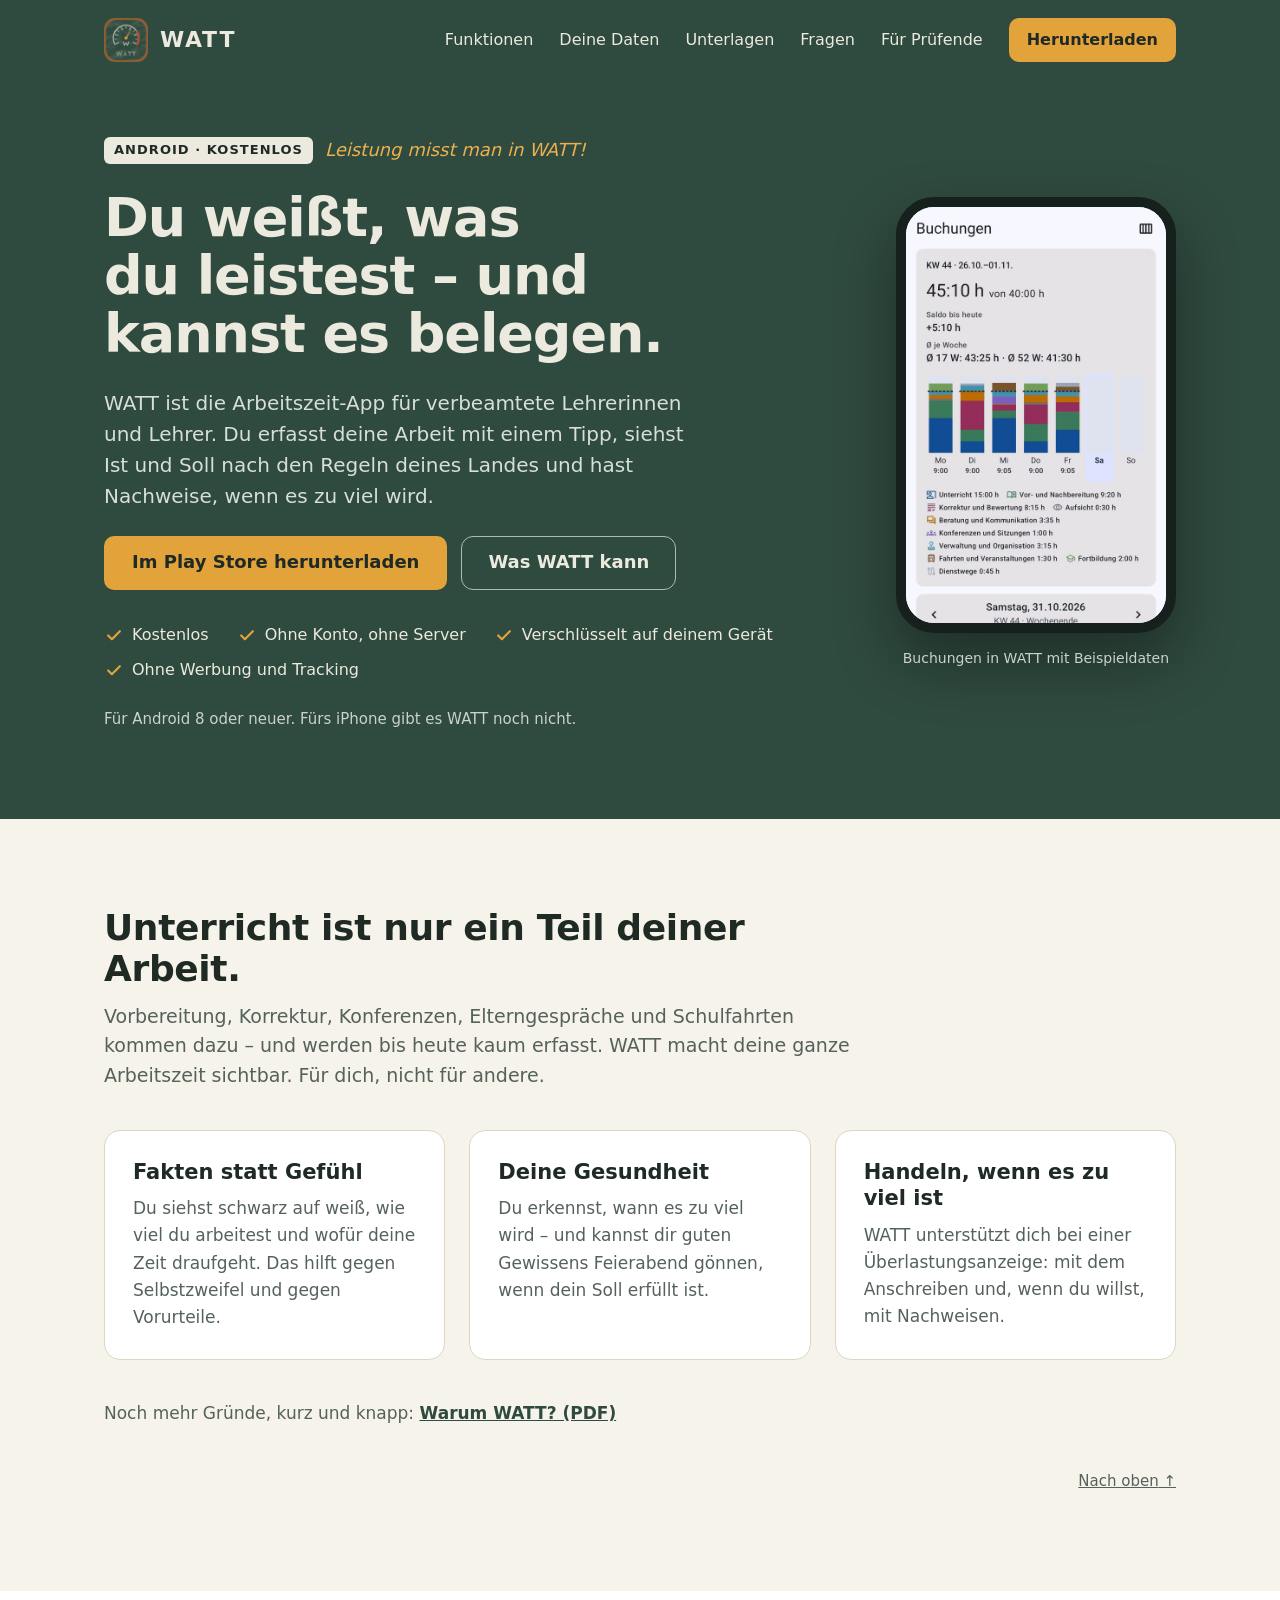
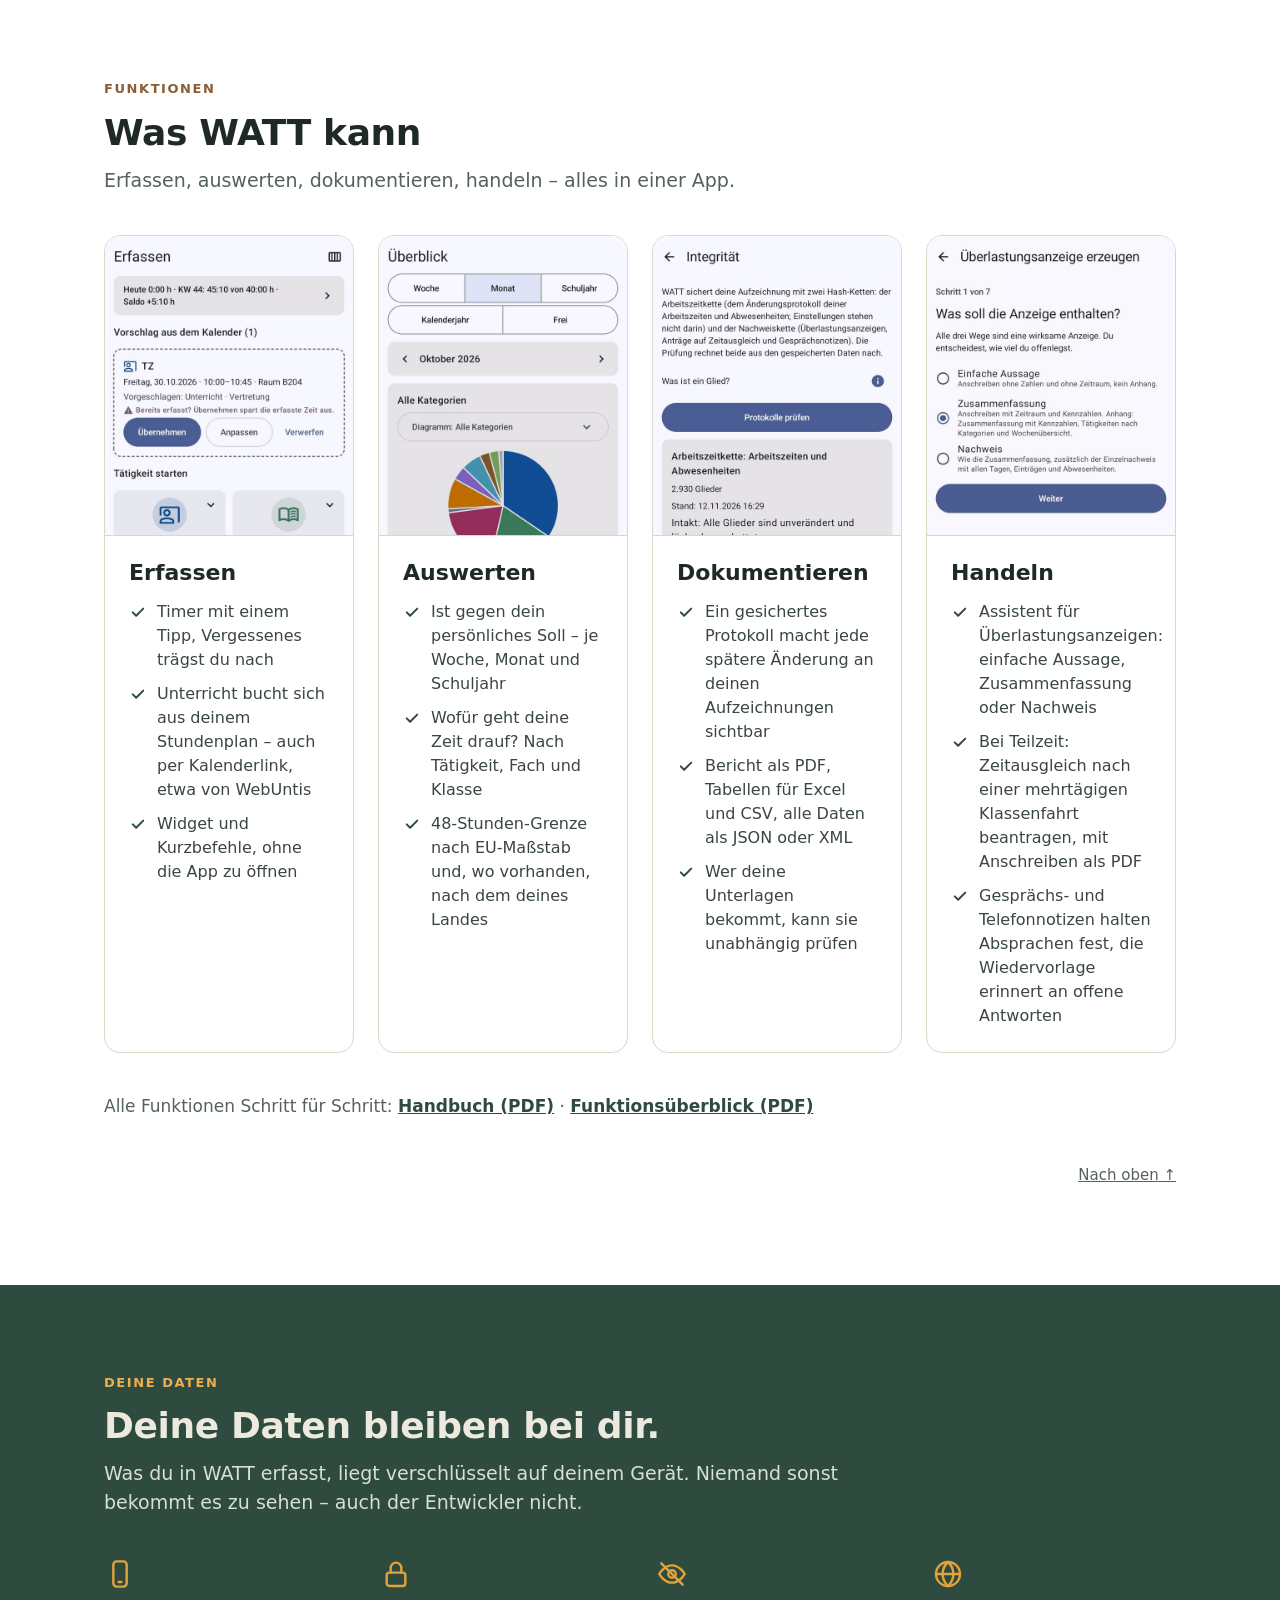
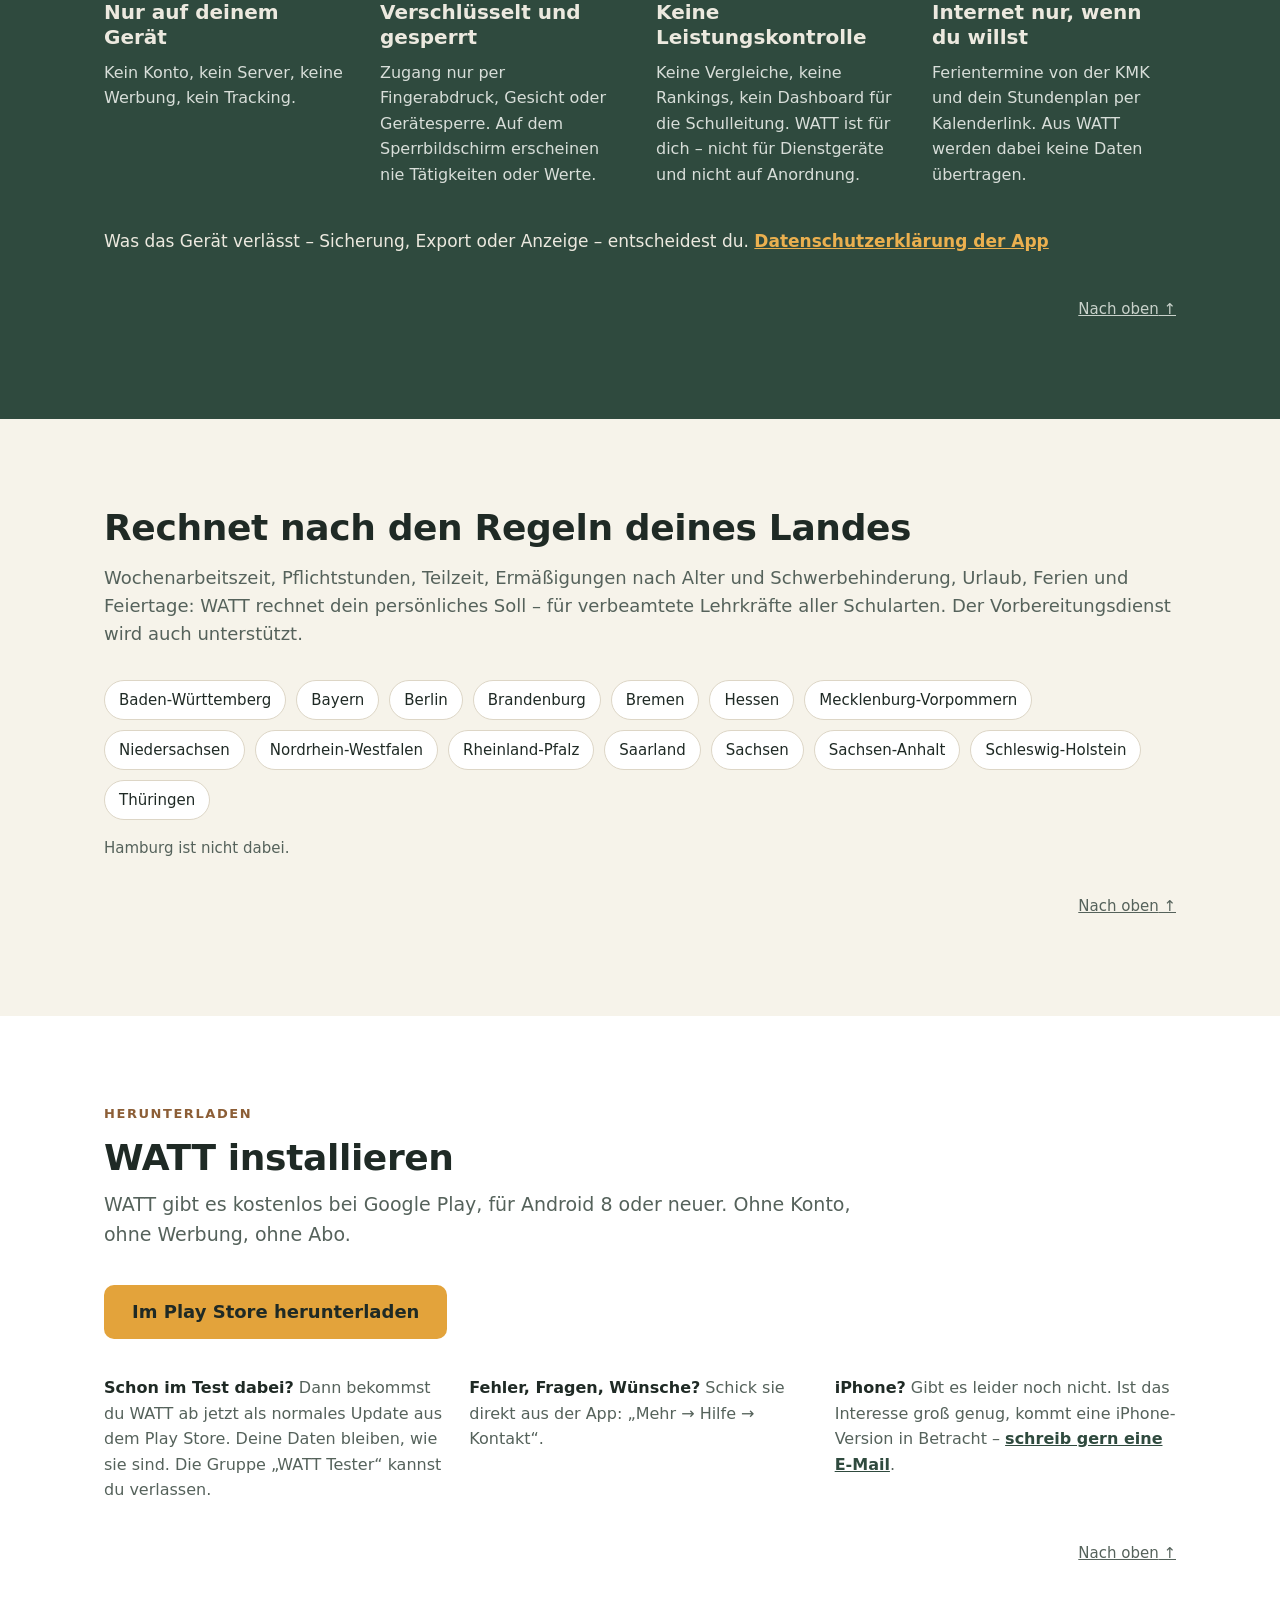
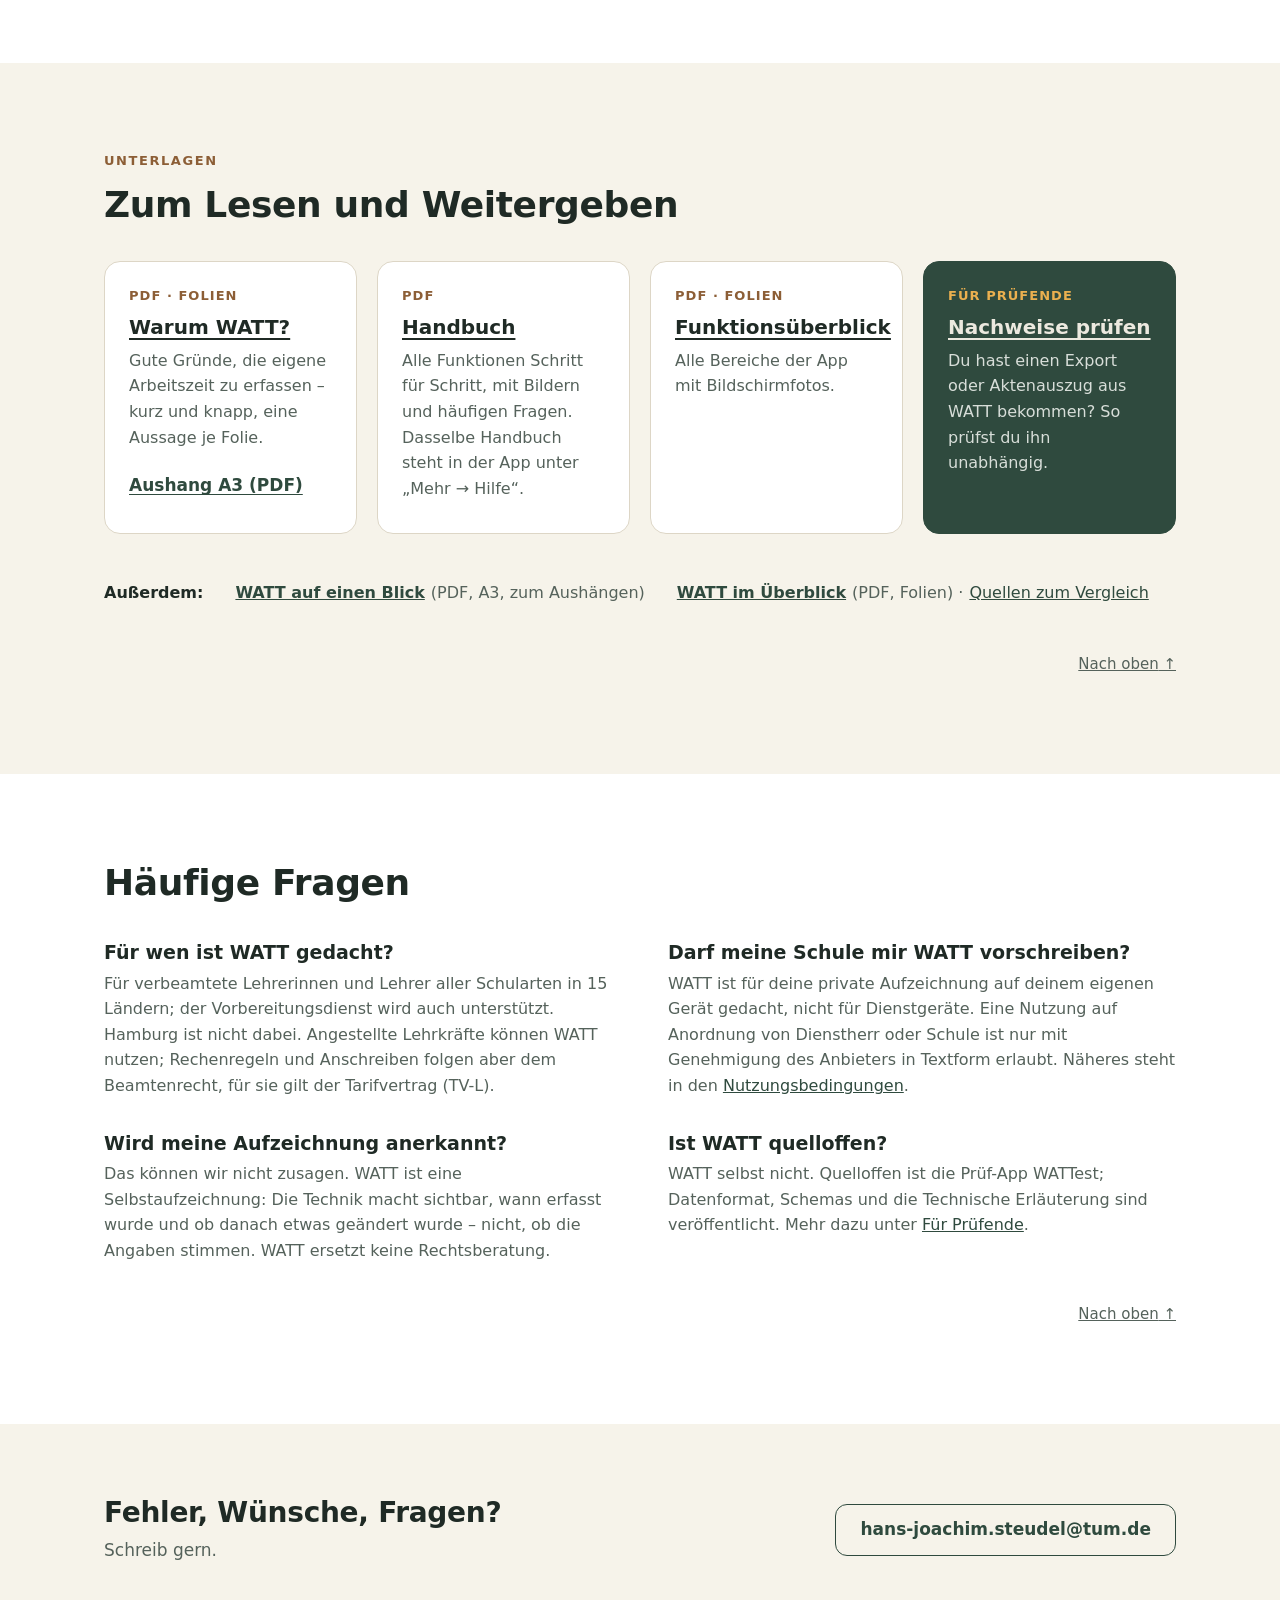
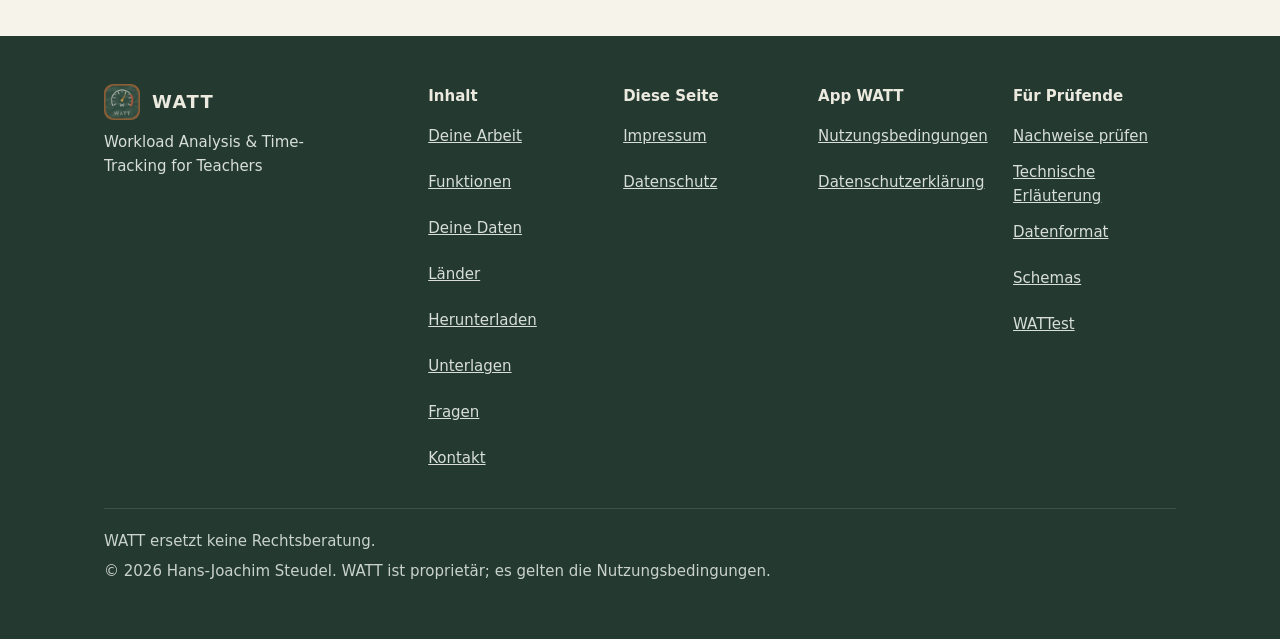
==== commit db82e9b5: "docs(seite): WATT im Play Store – Herunterladen statt Test, Unterlagen ohne Beta, Handbuch Fassung G" ====
--- a/index.html
+++ b/index.html
@@ -3,7 +3,7 @@
 <head>
 <meta charset="utf-8">
 <meta name="viewport" content="width=device-width, initial-scale=1">
-<title>WATT – Arbeitszeit-App für Lehrerinnen und Lehrer (kostenlose Beta)</title>
+<title>WATT – kostenlose Arbeitszeit-App für Lehrerinnen und Lehrer</title>
 <meta name="description" content="Kostenlose Android-App für verbeamtete Lehrerinnen und Lehrer: Arbeitszeit erfassen, Soll nach den Regeln deines Landes, 48-Stunden-Grenze, Überlastungsanzeige mit Nachweis. Lokal und verschlüsselt, ohne Konto.">
 <meta name="google-site-verification" content="5AS0NQAuqOqj9fVq1jMRTQENyp5FyQGmeCDpcSjxA7g" />
 <meta name="color-scheme" content="light dark">
@@ -20,7 +20,7 @@
 <a class="nav-link" href="#unterlagen">Unterlagen</a>
 <a class="nav-link" href="#fragen">Fragen</a>
 <a class="nav-link" href="pruefen/">Für Prüfende</a>
-<a class="knopf knopf-gelb" href="#mitmachen">Jetzt mitmachen</a>
+<a class="knopf knopf-gelb" href="#herunterladen">Herunterladen</a>
 </nav>
 </div>
 <nav class="innen nav-mobil" aria-label="Bereiche der Seite">
@@ -36,11 +36,11 @@
 <section class="abschnitt tafel einstieg">
 <div class="innen einstieg-reihe">
 <div class="einstieg-text">
-<div class="marken"><span class="beta">BETA · ANDROID</span><span class="motto">Leistung misst man in WATT!</span></div>
+<div class="marken"><span class="beta">ANDROID · KOSTENLOS</span><span class="motto">Leistung misst man in WATT!</span></div>
 <h1>Du weißt, was du leistest – und kannst es belegen.</h1>
 <p class="lead">WATT ist die Arbeitszeit-App für verbeamtete Lehrerinnen und Lehrer. Du erfasst deine Arbeit mit einem Tipp, siehst Ist und Soll nach den Regeln deines Landes und hast Nachweise, wenn es zu viel wird.</p>
 <div class="knoepfe">
-<a class="knopf knopf-gelb knopf-gross" href="#mitmachen">Jetzt mitmachen</a>
+<a class="knopf knopf-gelb knopf-gross" href="https://play.google.com/store/apps/details?id=de.achim.watt" target="_blank" rel="noopener">Im Play Store herunterladen</a>
 <a class="knopf knopf-rand" href="#funktionen">Was WATT kann</a>
 </div>
 <ul class="haken">
@@ -184,28 +184,18 @@
 </div>
 </section>
 
-<!-- Abschnitt „Mitmachen“: gilt für den geschlossenen Test; mit Produktionszugriff bzw. offenem Test als Ganzes austauschen. -->
-<section id="mitmachen" class="abschnitt weiss">
+<section id="herunterladen" class="abschnitt weiss">
+<span id="mitmachen" aria-hidden="true"></span>
 <div class="innen stapel abstand-36">
 <div class="intro">
-<p class="kicker">Mitmachen</p>
-<h2>In drei Schritten dabei</h2>
-<p class="lead">WATT läuft als Beta im geschlossenen Test bei Google Play. Mitmachen kann jede Lehrkraft. Verwende überall dasselbe Google-Konto, mit dem du auf deinem Handy den Play Store nutzt.</p>
-</div>
-<ol class="schritte raster raster-280">
-<li class="schritt"><span class="nummer" aria-hidden="true">1</span><h3>Gruppe beitreten</h3>
-<p>Öffne die Gruppe „WATT Tester“ und tippe auf „Gruppe beitreten“. Bestätige im nächsten Fenster noch einmal. Andere Mitglieder sehen weder deinen Namen noch deine Adresse.</p>
-<a class="knopf knopf-voll" href="https://groups.google.com/g/watt-tester" target="_blank" rel="noopener">Zur Gruppe „WATT Tester“</a></li>
-<li class="schritt"><span class="nummer" aria-hidden="true">2</span><h3>Tester:in werden</h3>
-<p>Öffne die Testseite bei Google Play und tippe auf „Tester werden“.</p>
-<a class="knopf knopf-voll" href="https://play.google.com/apps/testing/de.achim.watt" target="_blank" rel="noopener">Zur Testseite bei Google Play</a></li>
-<li class="schritt"><span class="nummer" aria-hidden="true">3</span><h3>App installieren</h3>
-<p>Installiere WATT aus dem Play Store. Taucht die App noch nicht auf, warte ein paar Minuten und öffne den Link noch einmal.</p>
-<a class="knopf knopf-voll" href="https://play.google.com/store/apps/details?id=de.achim.watt" target="_blank" rel="noopener">WATT im Play Store</a></li>
-</ol>
+<p class="kicker">Herunterladen</p>
+<h2>WATT installieren</h2>
+<p class="lead">WATT gibt es kostenlos bei Google Play, für Android 8 oder neuer. Ohne Konto, ohne Werbung, ohne Abo.</p>
+</div>
+<p><a class="knopf knopf-gelb knopf-gross" href="https://play.google.com/store/apps/details?id=de.achim.watt" target="_blank" rel="noopener">Im Play Store herunterladen</a></p>
 <div class="hinweise">
-<p><strong>Beta heißt Beta.</strong> Funktionen können sich ändern, entfallen oder bisher fehlen oder fehlerhaft sein. Hinweise sind willkommen!</p>
-<p><strong>Aussteigen geht jederzeit:</strong> auf der Testseite „Test verlassen“ wählen und die Gruppe verlassen.</p>
+<p><strong>Schon im Test dabei?</strong> Dann bekommst du WATT ab jetzt als normales Update aus dem Play Store. Deine Daten bleiben, wie sie sind. Die Gruppe „WATT Tester“ kannst du verlassen.</p>
+<p><strong>Fehler, Fragen, Wünsche?</strong> Schick sie direkt aus der App: „Mehr → Hilfe → Kontakt“.</p>
 <p><strong>iPhone?</strong> Gibt es leider noch nicht. Ist das Interesse groß genug, kommt eine iPhone-Version in Betracht – <a href="mailto:hans-joachim.steudel@tum.de?subject=WATT%20f%C3%BCrs%20iPhone">schreib gern eine E-Mail</a>.</p>
 </div>
 <p class="nach-oben"><a href="#oben">Nach oben<span aria-hidden="true"> ↑</span></a></p>
@@ -268,7 +258,7 @@
 <a href="#funktionen">Funktionen</a>
 <a href="#daten">Deine Daten</a>
 <a href="#laender">Länder</a>
-<a href="#mitmachen">Mitmachen</a>
+<a href="#herunterladen">Herunterladen</a>
 <a href="#unterlagen">Unterlagen</a>
 <a href="#fragen">Fragen</a>
 <a href="#kontakt">Kontakt</a>
@@ -294,7 +284,7 @@
 </nav>
 </div>
 <div class="fuss-klein">
-<p>WATT ersetzt keine Rechtsberatung. Durch die Teilnahme am Test entstehen keine Rechte, Ansprüche oder Vorteile.</p>
+<p>WATT ersetzt keine Rechtsberatung.</p>
 <p>© 2026 Hans-Joachim Steudel. WATT ist proprietär; es gelten die Nutzungsbedingungen.</p>
 </div>
 </div>
